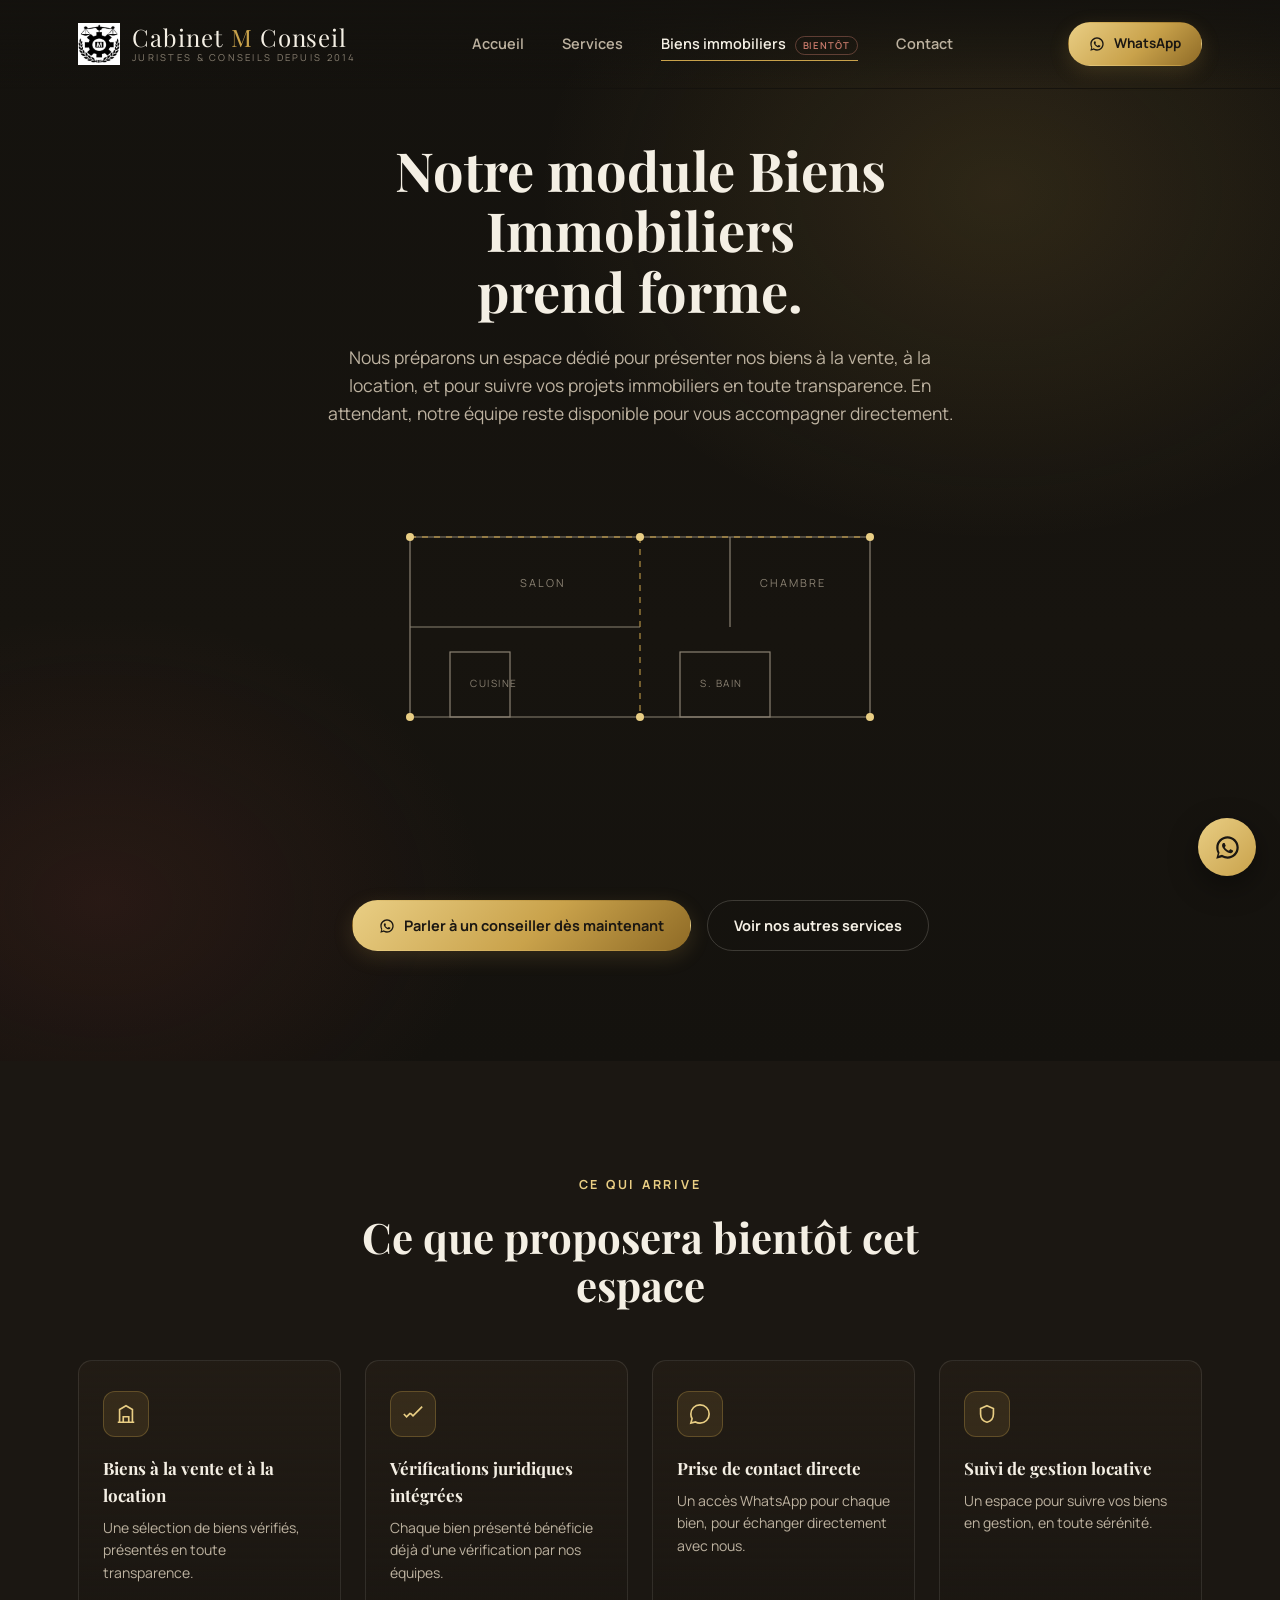
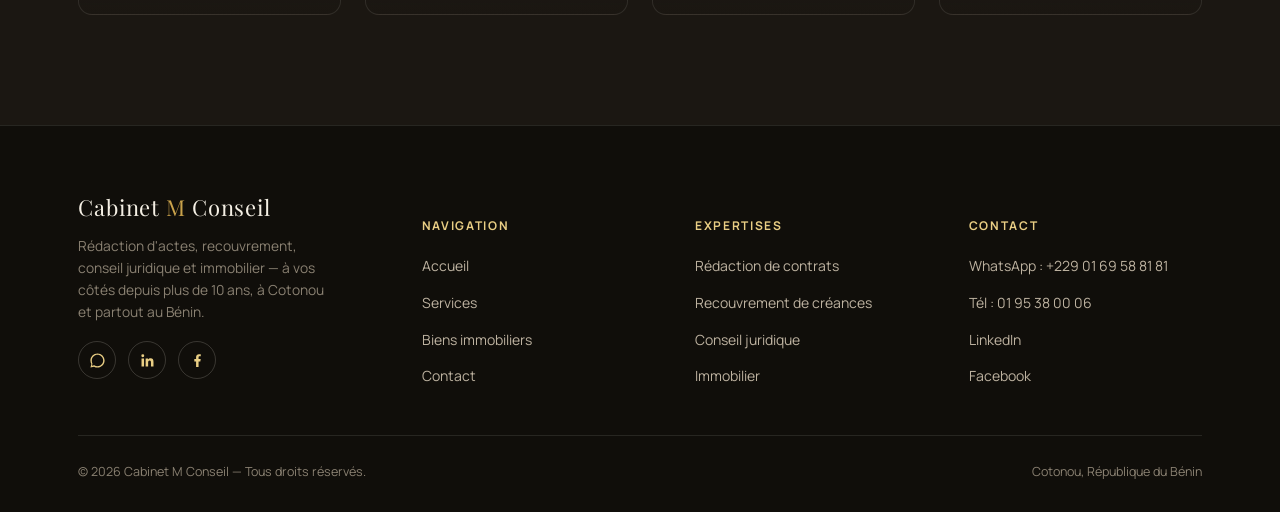
==== immobilier.html @ 1d1a624a "first commit" ====
<!DOCTYPE html>
<html lang="fr">
<head>
<meta charset="UTF-8">
<meta name="viewport" content="width=device-width, initial-scale=1.0">
<title>Biens immobiliers — Bientôt disponible | Cabinet M Conseil</title>
<meta name="description" content="Notre espace dédié aux biens immobiliers est en cours de développement. Contactez-nous dès maintenant sur WhatsApp pour votre projet immobilier.">
<link rel="preconnect" href="https://fonts.googleapis.com">
<link rel="preconnect" href="https://fonts.gstatic.com" crossorigin>
<link href="https://fonts.googleapis.com/css2?family=Playfair+Display:wght@600;700;800&family=Manrope:wght@400;500;600;700;800&display=swap" rel="stylesheet">
<link rel="stylesheet" href="css/style.css">
</head>
<body>

<div class="grain-bg" aria-hidden="true"></div>

<!-- ============ HEADER ============ -->
<header class="site-header">
  <div class="container header-inner">
    <a href="index.html" class="brand">
      <img src="images/logo.jpeg" alt="Cabinet M Conseil" onerror="this.style.display='none';">
      <div class="brand-fallback">
        <span class="m">Cabinet <em>M</em> Conseil</span>
        <small>Juristes &amp; conseils depuis 2014</small>
      </div>
    </a>

    <nav class="main-nav" aria-label="Navigation principale">
      <a href="index.html">Accueil</a>
      <a href="services.html">Services</a>
      <a href="immobilier.html" class="active">Biens immobiliers <span class="nav-badge">Bientôt</span></a>
      <a href="index.html#contact">Contact</a>
    </nav>

    <div class="header-cta">
      <a href="#" data-wa-msg="Bonjour Cabinet M Conseil, j'ai un projet immobilier, pouvez-vous m'accompagner ?" class="btn btn-gold btn-sm desktop-only">
        <svg viewBox="0 0 24 24" fill="currentColor"><path d="M12 2C6.48 2 2 6.48 2 12c0 1.85.5 3.58 1.36 5.07L2 22l5.1-1.34A9.94 9.94 0 0 0 12 22c5.52 0 10-4.48 10-10S17.52 2 12 2zm0 18c-1.65 0-3.2-.46-4.52-1.26l-.32-.19-3.03.8.81-2.95-.21-.3A7.94 7.94 0 0 1 4 12c0-4.41 3.59-8 8-8s8 3.59 8 8-3.59 8-8 8zm4.4-5.6c-.24-.12-1.43-.7-1.65-.79-.22-.08-.38-.12-.54.12-.16.24-.62.79-.76.95-.14.16-.28.18-.52.06-.24-.12-1.01-.37-1.92-1.19-.71-.63-1.19-1.42-1.33-1.66-.14-.24-.01-.37.11-.49.11-.11.24-.28.36-.42.12-.14.16-.24.24-.4.08-.16.04-.3-.02-.42-.06-.12-.54-1.3-.74-1.78-.2-.47-.4-.4-.54-.41h-.46c-.16 0-.42.06-.64.3-.22.24-.84.82-.84 2s.86 2.32.98 2.48c.12.16 1.7 2.6 4.12 3.64.58.25 1.03.4 1.38.51.58.18 1.11.16 1.53.1.47-.07 1.43-.58 1.63-1.15.2-.57.2-1.05.14-1.15-.06-.1-.22-.16-.46-.28z"/></svg>
        WhatsApp
      </a>
      <button class="burger" aria-label="Ouvrir le menu"><span></span><span></span><span></span></button>
    </div>
  </div>
</header>

<!-- ============ MOBILE PANEL ============ -->
<div class="mobile-panel">
  <a href="index.html">Accueil</a>
  <a href="services.html">Services</a>
  <a href="immobilier.html">Biens immobiliers</a>
  <a href="index.html#contact">Contact</a>
  <a href="#" data-wa-msg="Bonjour Cabinet M Conseil, j'ai un projet immobilier, pouvez-vous m'accompagner ?" class="btn btn-gold">Écrire sur WhatsApp</a>
</div>

<!-- ============ WIP HERO ============ -->
<section class="wip-hero">
  <div class="hero-bg" aria-hidden="true"></div>
  <div class="container wip-inner">
    <h1 class="reveal">Notre module Biens Immobiliers<br>prend forme.</h1>
    <p class="lead reveal">Nous préparons un espace dédié pour présenter nos biens à la vente, à la location, et pour suivre vos projets immobiliers en toute transparence. En attendant, notre équipe reste disponible pour vous accompagner directement.</p>

    <div class="blueprint reveal" aria-hidden="true">
      <svg viewBox="0 0 640 300">
        <!-- plan de maison stylisé "en construction" -->
        <rect class="bp-solid" x="90" y="70" width="460" height="180" rx="4"/>
        <line class="bp-line" x1="90" y1="70" x2="550" y2="70"/>
        <line class="bp-line" x1="320" y1="70" x2="320" y2="250"/>
        <line class="bp-solid" x1="90" y1="160" x2="320" y2="160"/>
        <line class="bp-solid" x1="410" y1="70" x2="410" y2="160"/>
        <rect class="bp-solid" x="130" y="185" width="60" height="65"/>
        <rect class="bp-solid" x="360" y="185" width="90" height="65"/>
        <circle class="bp-dot" cx="90" cy="70" r="4"/>
        <circle class="bp-dot" cx="550" cy="70" r="4"/>
        <circle class="bp-dot" cx="90" cy="250" r="4"/>
        <circle class="bp-dot" cx="550" cy="250" r="4"/>
        <circle class="bp-dot" cx="320" cy="70" r="4"/>
        <circle class="bp-dot" cx="320" cy="250" r="4"/>
        <text x="200" y="120" fill="#8A8172" font-size="11" font-family="Manrope, sans-serif" letter-spacing="2">SALON</text>
        <text x="440" y="120" fill="#8A8172" font-size="11" font-family="Manrope, sans-serif" letter-spacing="2">CHAMBRE</text>
        <text x="150" y="220" fill="#8A8172" font-size="10" font-family="Manrope, sans-serif" letter-spacing="1.5">CUISINE</text>
        <text x="380" y="220" fill="#8A8172" font-size="10" font-family="Manrope, sans-serif" letter-spacing="1.5">S. BAIN</text>
      </svg>
    </div>

    <div class="wip-progress reveal">
      <div class="bar-track"><div class="bar-fill"></div></div>
      <div class="bar-label"><span>Développement en cours</span><span>Merci pour votre patience</span></div>
    </div>

    <div class="wip-ctas reveal">
      <a href="#" data-wa-msg="Bonjour Cabinet M Conseil, j'ai un projet immobilier (vente, achat ou gestion). Pouvez-vous m'accompagner dès maintenant ?" class="btn btn-gold">
        <svg viewBox="0 0 24 24" fill="currentColor"><path d="M12 2C6.48 2 2 6.48 2 12c0 1.85.5 3.58 1.36 5.07L2 22l5.1-1.34A9.94 9.94 0 0 0 12 22c5.52 0 10-4.48 10-10S17.52 2 12 2zm0 18c-1.65 0-3.2-.46-4.52-1.26l-.32-.19-3.03.8.81-2.95-.21-.3A7.94 7.94 0 0 1 4 12c0-4.41 3.59-8 8-8s8 3.59 8 8-3.59 8-8 8zm4.4-5.6c-.24-.12-1.43-.7-1.65-.79-.22-.08-.38-.12-.54.12-.16.24-.62.79-.76.95-.14.16-.28.18-.52.06-.24-.12-1.01-.37-1.92-1.19-.71-.63-1.19-1.42-1.33-1.66-.14-.24-.01-.37.11-.49.11-.11.24-.28.36-.42.12-.14.16-.24.24-.4.08-.16.04-.3-.02-.42-.06-.12-.54-1.3-.74-1.78-.2-.47-.4-.4-.54-.41h-.46c-.16 0-.42.06-.64.3-.22.24-.84.82-.84 2s.86 2.32.98 2.48c.12.16 1.7 2.6 4.12 3.64.58.25 1.03.4 1.38.51.58.18 1.11.16 1.53.1.47-.07 1.43-.58 1.63-1.15.2-.57.2-1.05.14-1.15-.06-.1-.22-.16-.46-.28z"/></svg>
        Parler à un conseiller dès maintenant
      </a>
      <a href="services.html" class="btn btn-ghost">Voir nos autres services</a>
    </div>
  </div>
</section>

<!-- ============ APERÇU DE CE QUI ARRIVE ============ -->
<section class="section-alt">
  <div class="container">
    <div class="section-head center reveal" style="margin-bottom:50px;">
      <div class="eyebrow">Ce qui arrive</div>
      <h2>Ce que proposera bientôt cet espace</h2>
    </div>

    <div class="why-grid reveal-stagger">
      <div class="why-item reveal" style="--i:0">
        <div class="why-icon"><svg viewBox="0 0 24 24" fill="none" stroke="currentColor" stroke-width="1.8"><path d="M3 21h18M5 21V7l7-4 7 4v14M9 21v-6h6v6"/></svg></div>
        <h4>Biens à la vente et à la location</h4>
        <p>Une sélection de biens vérifiés, présentés en toute transparence.</p>
      </div>
      <div class="why-item reveal" style="--i:1">
        <div class="why-icon"><svg viewBox="0 0 24 24" fill="none" stroke="currentColor" stroke-width="1.8"><path d="M9 11l3 3L22 4M2 12l3 3 4-4"/></svg></div>
        <h4>Vérifications juridiques intégrées</h4>
        <p>Chaque bien présenté bénéficie déjà d'une vérification par nos équipes.</p>
      </div>
      <div class="why-item reveal" style="--i:2">
        <div class="why-icon"><svg viewBox="0 0 24 24" fill="none" stroke="currentColor" stroke-width="1.8"><path d="M12 2C6.48 2 2 6.48 2 12c0 1.85.5 3.58 1.36 5.07L2 22l5.1-1.34A9.94 9.94 0 0 0 12 22c5.52 0 10-4.48 10-10S17.52 2 12 2z"/></svg></div>
        <h4>Prise de contact directe</h4>
        <p>Un accès WhatsApp pour chaque bien, pour échanger directement avec nous.</p>
      </div>
      <div class="why-item reveal" style="--i:3">
        <div class="why-icon"><svg viewBox="0 0 24 24" fill="none" stroke="currentColor" stroke-width="1.8"><path d="M12 3l7 3v6c0 4.5-3 8-7 9-4-1-7-4.5-7-9V6l7-3z"/></svg></div>
        <h4>Suivi de gestion locative</h4>
        <p>Un espace pour suivre vos biens en gestion, en toute sérénité.</p>
      </div>
    </div>
  </div>
</section>

<!-- ============ FOOTER ============ -->
<footer class="site-footer">
  <div class="container">
    <div class="footer-grid">
      <div class="footer-brand">
        <img src="images/logo.png" alt="Cabinet M Conseil" style="height:64px;" onerror="this.style.display='none';">
        <div class="brand-fallback">
          <span class="m">Cabinet <em>M</em> Conseil</span>
        </div>
        <p>Rédaction d'actes, recouvrement, conseil juridique et immobilier — à vos côtés depuis plus de 10 ans, à Cotonou et partout au Bénin.</p>
        <div class="footer-social">
          <a href="#" data-wa aria-label="WhatsApp"><svg viewBox="0 0 24 24" fill="var(--gold-light)"><path d="M12 2C6.48 2 2 6.48 2 12c0 1.85.5 3.58 1.36 5.07L2 22l5.1-1.34A9.94 9.94 0 0 0 12 22c5.52 0 10-4.48 10-10S17.52 2 12 2zm0 18c-1.65 0-3.2-.46-4.52-1.26l-.32-.19-3.03.8.81-2.95-.21-.3A7.94 7.94 0 0 1 4 12c0-4.41 3.59-8 8-8s8 3.59 8 8-3.59 8-8 8z"/></svg></a>
          <a href="#" data-linkedin aria-label="LinkedIn"><svg viewBox="0 0 24 24" fill="var(--gold-light)"><path d="M20.45 20.45h-3.55v-5.57c0-1.33-.02-3.03-1.85-3.03-1.85 0-2.14 1.44-2.14 2.94v5.66H9.36V9h3.41v1.56h.05c.47-.9 1.63-1.85 3.36-1.85 3.6 0 4.27 2.37 4.27 5.45v6.29zM5.34 7.43a2.06 2.06 0 1 1 0-4.12 2.06 2.06 0 0 1 0 4.12zM7.12 20.45H3.56V9h3.56v11.45z"/></svg></a>
          <a href="#" data-facebook aria-label="Facebook"><svg viewBox="0 0 24 24" fill="var(--gold-light)"><path d="M13.5 21v-7.5H16l.5-3.5h-3V7.8c0-1 .3-1.7 1.7-1.7H16.6V3.1C16.3 3.1 15.3 3 14.1 3c-2.4 0-4.1 1.5-4.1 4.2v2.8H7.5v3.5H10V21h3.5z"/></svg></a>
        </div>
      </div>

      <div class="footer-col">
        <h5>Navigation</h5>
        <ul>
          <li><a href="index.html">Accueil</a></li>
          <li><a href="services.html">Services</a></li>
          <li><a href="immobilier.html">Biens immobiliers</a></li>
          <li><a href="index.html#contact">Contact</a></li>
        </ul>
      </div>

      <div class="footer-col">
        <h5>Expertises</h5>
        <ul>
          <li><a href="services.html#redaction">Rédaction de contrats</a></li>
          <li><a href="services.html#recouvrement">Recouvrement de créances</a></li>
          <li><a href="services.html#conseil">Conseil juridique</a></li>
          <li><a href="immobilier.html">Immobilier</a></li>
        </ul>
      </div>

      <div class="footer-col">
        <h5>Contact</h5>
        <ul>
          <li><a href="#" data-wa>WhatsApp : +229 01 69 58 81 81</a></li>
          <li><a href="#" data-phone2>Tél : 01 95 38 00 06</a></li>
          <li><a href="#" data-linkedin>LinkedIn</a></li>
          <li><a href="#" data-facebook>Facebook</a></li>
        </ul>
      </div>
    </div>

    <div class="footer-bottom">
      <span>© <span id="year"></span> Cabinet M Conseil — Tous droits réservés.</span>
      <span>Cotonou, République du Bénin</span>
    </div>
  </div>
</footer>

<a href="#" data-wa-msg="Bonjour Cabinet M Conseil, j'ai un projet immobilier, pouvez-vous m'accompagner ?" class="wa-float" aria-label="Contacter sur WhatsApp">
  <svg viewBox="0 0 24 24" fill="currentColor"><path d="M12 2C6.48 2 2 6.48 2 12c0 1.85.5 3.58 1.36 5.07L2 22l5.1-1.34A9.94 9.94 0 0 0 12 22c5.52 0 10-4.48 10-10S17.52 2 12 2zm0 18c-1.65 0-3.2-.46-4.52-1.26l-.32-.19-3.03.8.81-2.95-.21-.3A7.94 7.94 0 0 1 4 12c0-4.41 3.59-8 8-8s8 3.59 8 8-3.59 8-8 8zm4.4-5.6c-.24-.12-1.43-.7-1.65-.79-.22-.08-.38-.12-.54.12-.16.24-.62.79-.76.95-.14.16-.28.18-.52.06-.24-.12-1.01-.37-1.92-1.19-.71-.63-1.19-1.42-1.33-1.66-.14-.24-.01-.37.11-.49.11-.11.24-.28.36-.42.12-.14.16-.24.24-.4.08-.16.04-.3-.02-.42-.06-.12-.54-1.3-.74-1.78-.2-.47-.4-.4-.54-.41h-.46c-.16 0-.42.06-.64.3-.22.24-.84.82-.84 2s.86 2.32.98 2.48c.12.16 1.7 2.6 4.12 3.64.58.25 1.03.4 1.38.51.58.18 1.11.16 1.53.1.47-.07 1.43-.58 1.63-1.15.2-.57.2-1.05.14-1.15-.06-.1-.22-.16-.46-.28z"/></svg>
</a>

<script src="js/script.js"></script>
<script>document.getElementById("year").textContent = new Date().getFullYear();</script>
</body>
</html>
---- css/style.css ----
/* ==========================================================================
   Cabinet M Conseil — feuille de style principale
   ========================================================================== */

:root{
  --bg:            #14120E;
  --bg-alt:        #1B1712;
  --bg-raised:     #221C15;
  --bg-raised-2:   #2A2318;
  --line:          rgba(244,239,228,0.10);
  --line-strong:   rgba(244,239,228,0.18);

  --gold:          #C9A24B;
  --gold-light:    #E9CE84;
  --gold-deep:     #8F6B26;

  --ivory:         #F4EFE4;
  --ivory-dim:     #BDB2A0;
  --ivory-faint:   #8A8172;

  --wine:          #8A3A34;
  --wine-light:    #C97B6C;

  --font-display:  'Playfair Display', Georgia, serif;
  --font-body:     'Manrope', -apple-system, BlinkMacSystemFont, 'Segoe UI', sans-serif;

  --container: 1180px;
  --radius-sm: 6px;
  --radius-md: 14px;
  --radius-lg: 28px;

  --ease: cubic-bezier(.22,.68,.16,1);
}

*, *::before, *::after{ box-sizing: border-box; }
html{ scroll-behavior: smooth; }

@media (prefers-reduced-motion: reduce){
  html{ scroll-behavior: auto; }
  *, *::before, *::after{
    animation-duration: 0.001ms !important;
    animation-iteration-count: 1 !important;
    transition-duration: 0.001ms !important;
    scroll-behavior: auto !important;
  }
}

body{
  margin:0;
  background: var(--bg);
  color: var(--ivory);
  font-family: var(--font-body);
  font-size: 16px;
  line-height: 1.6;
  -webkit-font-smoothing: antialiased;
  overflow-x: hidden;
}

img{ max-width:100%; display:block; }
a{ color: inherit; text-decoration:none; }
ul{ list-style:none; margin:0; padding:0; }
h1,h2,h3,h4{ font-family: var(--font-display); font-weight: 700; margin:0; color: var(--ivory); }
p{ margin:0; }
button{ font-family:inherit; cursor:pointer; }

.container{
  width:100%;
  max-width: var(--container);
  margin: 0 auto;
  padding: 0 28px;
}

.eyebrow{
  display:inline-flex;
  align-items:center;
  gap:10px;
  font-family: var(--font-body);
  font-size: 12.5px;
  letter-spacing: 0.22em;
  text-transform: uppercase;
  color: var(--gold-light);
  font-weight: 700;
}
.eyebrow::before{
  content:"";
  width: 26px;
  height: 1px;
  background: var(--gold);
}

/* subtle background texture: warm grain + vignette, no external image needed */
.grain-bg{
  position: fixed;
  inset:0;
  pointer-events:none;
  z-index: 0;
  opacity: 0.5;
  background-image:
    radial-gradient(circle at 20% 20%, rgba(201,162,75,0.06), transparent 45%),
    radial-gradient(circle at 82% 70%, rgba(138,58,52,0.08), transparent 50%);
}

/* ==========================================================================
   Header
   ========================================================================== */
.site-header{
  position: fixed;
  top:0; left:0; right:0;
  z-index: 100;
  padding: 22px 0;
  background: linear-gradient(to bottom, rgba(20,18,14,0.92), rgba(20,18,14,0));
  transition: background .4s var(--ease), padding .4s var(--ease), border-color .4s var(--ease);
  border-bottom: 1px solid transparent;
}
.site-header.is-scrolled{
  padding: 14px 0;
  background: rgba(17,15,11,0.92);
  backdrop-filter: blur(10px);
  border-bottom: 1px solid var(--line);
}
.header-inner{
  display:flex;
  align-items:center;
  justify-content: space-between;
  gap: 24px;
}
.brand{
  display:flex;
  align-items:center;
  gap:12px;
  min-width:0;
}
.brand img{
  height: 42px;
  width:auto;
  object-fit:contain;
}
.brand-fallback{
  display:flex;
  flex-direction: column;
  line-height: 1.05;
}
.brand-fallback .m{
  font-family: var(--font-display);
  font-size: 24px;
  letter-spacing: 0.04em;
  color: var(--ivory);
}
.brand-fallback .m em{
  font-style: normal;
  color: var(--gold);
}
.brand-fallback small{
  font-size: 9.5px;
  letter-spacing: 0.24em;
  text-transform: uppercase;
  color: var(--ivory-faint);
  margin-top: 3px;
}

.main-nav{
  display:flex;
  align-items:center;
  gap: 38px;
}
.main-nav a{
  font-size: 14.5px;
  font-weight: 600;
  color: var(--ivory-dim);
  position: relative;
  padding: 6px 0;
  transition: color .25s;
}
.main-nav a::after{
  content:"";
  position:absolute;
  left:0; bottom:0;
  width:0%;
  height:1px;
  background: var(--gold);
  transition: width .3s var(--ease);
}
.main-nav a:hover, .main-nav a.active{ color: var(--ivory); }
.main-nav a:hover::after, .main-nav a.active::after{ width:100%; }
.nav-badge{
  font-size: 9.5px;
  letter-spacing:0.1em;
  text-transform:uppercase;
  color: var(--wine-light);
  border:1px solid rgba(201,123,108,0.4);
  border-radius: 20px;
  padding: 2px 7px;
  margin-left: 6px;
  vertical-align: middle;
}

.header-cta{ display:flex; align-items:center; gap:14px; }

.btn{
  display:inline-flex;
  align-items:center;
  justify-content:center;
  gap: 9px;
  padding: 13px 26px;
  border-radius: 999px;
  font-size: 14.5px;
  font-weight: 700;
  border: 1px solid transparent;
  transition: transform .35s var(--ease), box-shadow .35s var(--ease), background .3s, border-color .3s, color .3s;
  white-space: nowrap;
}
.btn-gold{
  background: linear-gradient(135deg, var(--gold-light), var(--gold) 55%, var(--gold-deep));
  color: #1B1712;
  box-shadow: 0 6px 20px rgba(201,162,75,0.18);
}
.btn-gold:hover{ transform: translateY(-2px); box-shadow: 0 10px 28px rgba(201,162,75,0.32); }
.btn-ghost{
  background: transparent;
  color: var(--ivory);
  border-color: var(--line-strong);
}
.btn-ghost:hover{ border-color: var(--gold); color: var(--gold-light); transform: translateY(-2px); }
.btn-sm{ padding: 10px 20px; font-size: 13.5px; }
.btn svg{ width:16px; height:16px; flex-shrink:0; }

.burger{
  display:none;
  width: 42px; height:42px;
  border-radius: 50%;
  border: 1px solid var(--line-strong);
  background: transparent;
  position: relative;
  flex-shrink:0;
}
.burger span{
  position:absolute; left:11px; right:11px; height:1.5px;
  background: var(--ivory);
  transition: transform .3s var(--ease), opacity .3s var(--ease), top .3s var(--ease);
}
.burger span:nth-child(1){ top:15px; }
.burger span:nth-child(2){ top:20.5px; }
.burger span:nth-child(3){ top:26px; }
.burger.is-open span:nth-child(1){ top:20.5px; transform: rotate(45deg); }
.burger.is-open span:nth-child(2){ opacity:0; }
.burger.is-open span:nth-child(3){ top:20.5px; transform: rotate(-45deg); }

.mobile-panel{
  position: fixed;
  inset: 0;
  z-index: 99;
  background: #14120E;
  display:flex;
  flex-direction:column;
  align-items:flex-start;
  justify-content:center;
  gap: 26px;
  padding: 40px;
  transform: translateY(-100%);
  opacity:0;
  transition: transform .5s var(--ease), opacity .4s;
  visibility:hidden;
}
.mobile-panel.is-open{ transform: translateY(0); opacity:1; visibility:visible; }
.mobile-panel a{ font-family: var(--font-display); font-size: 32px; color: var(--ivory); }
.mobile-panel .btn{ margin-top: 10px; }

/* ==========================================================================
   Hero
   ========================================================================== */
.hero{
  position: relative;
  min-height: 100svh;
  display:flex;
  align-items:center;
  padding: 150px 0 100px;
  overflow: hidden;
}
.hero-bg{
  position:absolute; inset:0;
  background:
    radial-gradient(60% 55% at 78% 18%, rgba(201,162,75,0.14), transparent 60%),
    radial-gradient(50% 45% at 8% 85%, rgba(138,58,52,0.16), transparent 60%),
    linear-gradient(180deg, #14120E 0%, #17140F 60%, #14120E 100%);
  z-index:0;
}
.hero-scales{
  position:absolute;
  right: -60px; top: 12%;
  width: 480px;
  opacity: 0.5;
  z-index: 0;
  animation: floaty 9s ease-in-out infinite;
}
@keyframes floaty{
  0%,100%{ transform: translateY(0) rotate(0deg); }
  50%{ transform: translateY(-18px) rotate(1.2deg); }
}
.hero-inner{
  position:relative;
  z-index:2;
  display:grid;
  grid-template-columns: 1.15fr 0.85fr;
  gap: 48px;
  align-items:center;
}
.hero-eyebrow{ margin-bottom: 22px; }
.hero h1{
  font-size: clamp(38px, 5.2vw, 68px);
  line-height: 1.06;
  letter-spacing: -0.01em;
  margin-bottom: 26px;
}
.hero h1 .grad{
  background: linear-gradient(100deg, var(--gold-light) 0%, var(--gold) 35%, var(--wine-light) 65%, var(--gold-light) 100%);
  background-size: 250% 100%;
  -webkit-background-clip: text;
  background-clip: text;
  color: transparent;
  animation: shimmer 7s linear infinite;
}
@keyframes shimmer{
  0%{ background-position: 0% 50%; }
  100%{ background-position: 250% 50%; }
}
.hero-sub{
  font-size: 18px;
  color: var(--ivory-dim);
  max-width: 540px;
  margin-bottom: 20px;
}

.signature-wrap{
  margin: 6px 0 34px;
  height: 70px;
  width: 260px;
}
.signature-wrap svg{ width:100%; height:100%; overflow:visible; }
.sig-path{
  fill:none;
  stroke: var(--gold);
  stroke-width: 3;
  stroke-linecap: round;
  stroke-linejoin: round;
  stroke-dasharray: 620;
  stroke-dashoffset: 620;
  animation: draw-sig 2.6s var(--ease) 0.5s forwards;
  filter: drop-shadow(0 0 6px rgba(201,162,75,0.35));
}
@keyframes draw-sig{
  to{ stroke-dashoffset: 0; }
}

.hero-ctas{
  display:flex;
  flex-wrap:wrap;
  gap: 16px;
  margin-bottom: 46px;
}

.hero-stats{
  display:flex;
  gap: 36px;
  flex-wrap:wrap;
}
.hero-stats .stat{
  border-left: 1px solid var(--line-strong);
  padding-left: 16px;
}
.hero-stats .num{
  font-family: var(--font-display);
  font-size: 30px;
  color: var(--gold-light);
  display:block;
}
.hero-stats .lbl{
  font-size: 12.5px;
  color: var(--ivory-faint);
  letter-spacing: 0.03em;
}

.hero-art{
  position: relative;
  aspect-ratio: 3/4;
  border-radius: var(--radius-lg);
  overflow: hidden;
  border: 1px solid var(--line-strong);
  box-shadow: 0 30px 70px rgba(0,0,0,0.45);
}
.hero-art img{
  width:100%; height:100%; object-fit:cover;
  transform: scale(1.06);
  animation: kenburns 14s ease-in-out infinite alternate;
}
@keyframes kenburns{
  from{ transform: scale(1.06) translate(0,0); }
  to{ transform: scale(1.14) translate(-1.5%, -1.5%); }
}
.hero-art::after{
  content:"";
  position:absolute; inset:0;
  background: linear-gradient(200deg, rgba(20,18,14,0) 30%, rgba(20,18,14,0.75) 100%);
}
.hero-art-badge{
  position:absolute;
  left: 20px; bottom: 20px;
  z-index: 2;
  background: rgba(20,18,14,0.75);
  border: 1px solid var(--line-strong);
  backdrop-filter: blur(6px);
  border-radius: var(--radius-md);
  padding: 14px 18px;
  max-width: 220px;
}
.hero-art-badge .num{ font-family: var(--font-display); color: var(--gold-light); font-size: 22px; }
.hero-art-badge .txt{ font-size: 12px; color: var(--ivory-dim); }

.scroll-cue{
  position:absolute;
  bottom: 26px; left: 50%;
  transform: translateX(-50%);
  z-index:2;
  display:flex;
  flex-direction:column;
  align-items:center;
  gap:8px;
  color: var(--ivory-faint);
  font-size: 11px;
  letter-spacing: 0.2em;
  text-transform: uppercase;
}
.scroll-cue .line{
  width:1px; height:34px;
  background: linear-gradient(var(--gold), transparent);
  animation: cue 1.8s ease-in-out infinite;
}
@keyframes cue{
  0%{ transform: scaleY(0); transform-origin: top; }
  50%{ transform: scaleY(1); transform-origin: top; }
  50.1%{ transform-origin: bottom; }
  100%{ transform: scaleY(0); transform-origin: bottom; }
}

/* ==========================================================================
   Section generic
   ========================================================================== */
section{ position:relative; z-index:1; padding: 110px 0; }
.section-alt{ background: var(--bg-alt); }
.section-head{
  max-width: 640px;
  margin-bottom: 60px;
}
.section-head h2{
  font-size: clamp(28px, 3.4vw, 42px);
  margin: 16px 0 18px;
  line-height:1.15;
}
.section-head p{ color: var(--ivory-dim); font-size: 16.5px; }
.section-head.center{ margin-left:auto; margin-right:auto; text-align:center; }
.section-head.center .eyebrow{ justify-content:center; }
.section-head.center .eyebrow::before{ display:none; }

/* reveal on scroll */
.reveal{
  opacity:0;
  transform: translateY(34px);
  transition: opacity .8s var(--ease), transform .8s var(--ease);
}
.reveal.is-visible{ opacity:1; transform:none; }
.reveal-stagger > *{ transition-delay: calc(var(--i, 0) * 90ms); }

/* ==========================================================================
   Services grid (Accueil)
   ========================================================================== */
.services-grid{
  display:grid;
  grid-template-columns: repeat(2, 1fr);
  gap: 28px;
}
.service-card{
  position:relative;
  border-radius: var(--radius-lg);
  overflow:hidden;
  background: var(--bg-raised);
  border: 1px solid var(--line);
  display:flex;
  flex-direction:column;
  transition: transform .5s var(--ease), border-color .4s;
}
.service-card:hover{ transform: translateY(-6px); border-color: var(--line-strong); }
.service-media{
  position:relative;
  aspect-ratio: 16/10;
  overflow:hidden;
}
.service-media img{
  width:100%; height:100%; object-fit:cover;
  transition: transform .8s var(--ease), filter .5s;
  filter: saturate(0.9) contrast(1.02);
}
.service-card:hover .service-media img{ transform: scale(1.08); }
.service-media::after{
  content:"";
  position:absolute; inset:0;
  background: linear-gradient(180deg, rgba(20,18,14,0) 40%, rgba(20,18,14,0.9) 100%);
}
.service-index{
  position:absolute; top:16px; left:16px; z-index:2;
  font-family: var(--font-display);
  font-size: 14px;
  color: var(--gold-light);
  border: 1px solid rgba(201,162,75,0.45);
  background: rgba(20,18,14,0.6);
  border-radius: 50%;
  width: 38px; height:38px;
  display:flex; align-items:center; justify-content:center;
}
.service-body{
  padding: 26px 26px 30px;
  display:flex;
  flex-direction:column;
  gap: 12px;
  flex:1;
}
.service-body h3{ font-size: 21px; line-height:1.25; }
.service-body p{ color: var(--ivory-dim); font-size: 14.8px; flex:1; }
.service-link{
  display:inline-flex; align-items:center; gap:8px;
  color: var(--gold-light);
  font-size: 13.5px; font-weight:700;
  letter-spacing:0.02em;
  margin-top: 4px;
}
.service-link svg{ width:14px; height:14px; transition: transform .3s var(--ease); }
.service-card:hover .service-link svg{ transform: translateX(4px); }

/* ==========================================================================
   Pourquoi nous
   ========================================================================== */
.why-grid{
  display:grid;
  grid-template-columns: repeat(4, 1fr);
  gap: 24px;
}
.why-item{
  padding: 30px 24px;
  border-radius: var(--radius-md);
  border: 1px solid var(--line);
  background: linear-gradient(180deg, var(--bg-raised), transparent);
}
.why-icon{
  width: 46px; height:46px;
  border-radius: 12px;
  display:flex; align-items:center; justify-content:center;
  background: rgba(201,162,75,0.12);
  border: 1px solid rgba(201,162,75,0.3);
  color: var(--gold-light);
  margin-bottom: 18px;
}
.why-icon svg{ width:22px; height:22px; }
.why-item h4{ font-size: 17px; margin-bottom: 8px; }
.why-item p{ font-size: 14px; color: var(--ivory-dim); }

/* ==========================================================================
   About / humain
   ========================================================================== */
.about-grid{
  display:grid;
  grid-template-columns: 0.9fr 1.1fr;
  gap: 60px;
  align-items:center;
}
.about-quote{
  font-family: var(--font-display);
  font-size: clamp(22px, 2.4vw, 30px);
  line-height:1.4;
  color: var(--ivory);
}
.about-quote em{
  font-style: normal;
  color: var(--gold-light);
}
.about-signoff{
  margin-top: 26px;
  display:flex;
  align-items:center;
  gap:14px;
}
.about-signoff .dash{ width:34px; height:1px; background: var(--gold); }
.about-signoff span{ font-size: 13.5px; color: var(--ivory-faint); letter-spacing:0.04em; }

.timeline{
  display:flex;
  flex-direction:column;
  gap: 0;
}
.timeline-item{
  display:grid;
  grid-template-columns: 90px 1fr;
  gap: 22px;
  padding: 22px 0;
  border-bottom: 1px solid var(--line);
}
.timeline-item:last-child{ border-bottom:none; }
.timeline-item .yr{
  font-family: var(--font-display);
  font-size: 20px;
  color: var(--gold-light);
}
.timeline-item h4{ font-size: 15.5px; margin-bottom: 4px; }
.timeline-item p{ font-size: 13.8px; color: var(--ivory-dim); }

/* ==========================================================================
   Contact / CTA band
   ========================================================================== */
.contact-band{
  background:
    radial-gradient(60% 100% at 20% 0%, rgba(201,162,75,0.10), transparent 60%),
    var(--bg-raised);
  border-top: 1px solid var(--line);
  border-bottom: 1px solid var(--line);
}
.contact-inner{
  display:grid;
  grid-template-columns: 1.1fr 0.9fr;
  gap: 50px;
  align-items:center;
}
.contact-band h2{ font-size: clamp(26px,3vw,38px); margin-bottom:16px; }
.contact-band p{ color: var(--ivory-dim); margin-bottom: 28px; max-width: 480px; }
.contact-methods{
  display:flex;
  flex-direction: column;
  gap: 14px;
}
.contact-method{
  display:flex;
  align-items:center;
  gap:16px;
  padding: 16px 20px;
  border: 1px solid var(--line-strong);
  border-radius: var(--radius-md);
  background: rgba(20,18,14,0.4);
  transition: border-color .3s, transform .3s var(--ease);
}
.contact-method:hover{ border-color: var(--gold); transform: translateX(4px); }
.contact-method .ic{
  width:42px; height:42px; border-radius:50%;
  background: rgba(201,162,75,0.14);
  display:flex; align-items:center; justify-content:center;
  color: var(--gold-light);
  flex-shrink:0;
}
.contact-method .ic svg{ width:20px; height:20px; }
.contact-method .meta small{ display:block; font-size:11.5px; color: var(--ivory-faint); text-transform:uppercase; letter-spacing:0.08em; }
.contact-method .meta strong{ font-size: 15.5px; font-weight:700; }

/* ==========================================================================
   Footer
   ========================================================================== */
.site-footer{
  padding: 70px 0 30px;
  background: #100E0A;
  border-top: 1px solid var(--line);
}
.footer-grid{
  display:grid;
  grid-template-columns: 1.3fr 1fr 1fr 1fr;
  gap: 40px;
  padding-bottom: 46px;
  border-bottom: 1px solid var(--line);
}
.footer-brand .brand-fallback .m{ font-size:22px; }
.footer-brand p{ color: var(--ivory-faint); font-size: 13.8px; margin-top: 16px; max-width: 260px; }
.footer-col h5{
  font-size: 12px; letter-spacing:0.14em; text-transform:uppercase;
  color: var(--gold-light); margin-bottom: 18px;
}
.footer-col ul{ display:flex; flex-direction:column; gap: 11px; }
.footer-col a{ font-size: 14px; color: var(--ivory-dim); transition: color .2s; }
.footer-col a:hover{ color: var(--gold-light); }
.footer-social{
  display:flex; gap:12px; margin-top:18px;
}
.footer-social a{
  width:38px; height:38px; border-radius:50%;
  border: 1px solid var(--line-strong);
  display:flex; align-items:center; justify-content:center;
  transition: border-color .3s, background .3s, transform .3s var(--ease);
}
.footer-social a:hover{ border-color: var(--gold); background: rgba(201,162,75,0.12); transform: translateY(-3px); }
.footer-social svg{ width:17px; height:17px; }
.footer-bottom{
  display:flex; justify-content:space-between; align-items:center;
  padding-top: 26px;
  font-size: 12.5px;
  color: var(--ivory-faint);
  flex-wrap:wrap;
  gap: 12px;
}

/* WhatsApp floating button */
.wa-float{
  position: fixed;
  right: 24px; bottom: 24px;
  z-index: 90;
  width: 58px; height:58px;
  border-radius: 50%;
  background: linear-gradient(135deg, var(--gold-light), var(--gold));
  display:flex; align-items:center; justify-content:center;
  box-shadow: 0 10px 30px rgba(0,0,0,0.4);
  animation: pulse-wa 2.6s ease-in-out infinite;
}
.wa-float svg{ width:27px; height:27px; color:#1B1712; }
@keyframes pulse-wa{
  0%,100%{ box-shadow: 0 10px 30px rgba(0,0,0,0.4), 0 0 0 0 rgba(201,162,75,0.5); }
  50%{ box-shadow: 0 10px 30px rgba(0,0,0,0.4), 0 0 0 12px rgba(201,162,75,0); }
}

/* ==========================================================================
   Services page specific
   ========================================================================== */
.services-page-hero{
  padding: 150px 0 70px;
}
.service-select-grid{
  display:grid;
  grid-template-columns: repeat(4, 1fr);
  gap: 18px;
  margin-bottom: 10px;
}
.service-tab{
  text-align:left;
  padding: 22px 20px;
  border-radius: var(--radius-md);
  border: 1px solid var(--line);
  background: var(--bg-raised);
  transition: border-color .3s, background .3s, transform .3s var(--ease);
}
.service-tab:hover{ transform: translateY(-4px); border-color: var(--line-strong); }
.service-tab.is-active{
  border-color: var(--gold);
  background: linear-gradient(180deg, rgba(201,162,75,0.14), rgba(201,162,75,0.02));
}
.service-tab .tab-num{
  font-family: var(--font-display);
  font-size: 13px;
  color: var(--gold-light);
  margin-bottom: 10px;
  display:block;
}
.service-tab h4{ font-size: 15.5px; line-height:1.3; }

.service-detail{
  margin-top: 54px;
  display:grid;
  grid-template-columns: 1fr 1fr;
  gap: 54px;
  align-items:center;
}
.service-detail-media{
  position:relative;
  border-radius: var(--radius-lg);
  overflow:hidden;
  aspect-ratio: 4/3.2;
  border: 1px solid var(--line-strong);
}
.service-detail-media img{
  width:100%; height:100%; object-fit:cover;
  opacity:0;
  transition: opacity .6s var(--ease);
}
.service-detail-media img.is-active{ opacity:1; }
.service-detail-body{ display:none; }
.service-detail-body.is-active{ display:block; animation: fadein .6s var(--ease); }
@keyframes fadein{ from{ opacity:0; transform: translateY(14px);} to{opacity:1; transform:none;} }
.service-detail-body .eyebrow{ margin-bottom: 18px; }
.service-detail-body h3{ font-size: clamp(24px,2.6vw,34px); margin-bottom: 18px; line-height:1.2; }
.service-detail-body p{ color: var(--ivory-dim); font-size: 16px; margin-bottom: 14px; }
.service-detail-body ul{ margin: 20px 0 28px; display:flex; flex-direction:column; gap:10px; }
.service-detail-body li{
  display:flex; align-items:flex-start; gap:10px;
  font-size: 14.5px; color: var(--ivory-dim);
}
.service-detail-body li svg{ width:16px; height:16px; color: var(--gold); flex-shrink:0; margin-top:3px; }

/* ==========================================================================
   Real estate "in progress" page
   ========================================================================== */
.wip-hero{
  min-height: 90svh;
  display:flex;
  align-items:center;
  padding-top: 140px;
  position: relative;
}
.wip-inner{
  position:relative; z-index:2;
  text-align:center;
  max-width: 700px;
  margin: 0 auto;
}
.wip-badge{
  display:inline-flex; align-items:center; gap:10px;
  padding: 9px 18px;
  border-radius: 999px;
  border: 1px solid rgba(201,162,75,0.4);
  background: rgba(201,162,75,0.08);
  font-size: 12.5px; letter-spacing:0.14em; text-transform:uppercase;
  color: var(--gold-light);
  margin-bottom: 30px;
}
.wip-badge .dot{
  width:7px; height:7px; border-radius:50%;
  background: var(--gold);
  animation: blink 1.6s ease-in-out infinite;
}
@keyframes blink{ 0%,100%{opacity:1;} 50%{opacity:.25;} }
.wip-inner h1{ font-size: clamp(32px,5vw,54px); margin-bottom: 22px; line-height:1.12; }
.wip-inner p.lead{ font-size: 17.5px; color: var(--ivory-dim); margin-bottom: 40px; }

.blueprint{
  max-width: 640px;
  margin: 0 auto 46px;
}
.blueprint svg{ width:100%; height:auto; }
.bp-line{
  fill:none;
  stroke: var(--gold);
  stroke-width: 1.4;
  opacity: 0.75;
  stroke-dasharray: 6 6;
  animation: bp-flow 3s linear infinite;
}
@keyframes bp-flow{ to{ stroke-dashoffset: -120; } }
.bp-solid{
  fill:none;
  stroke: var(--ivory-faint);
  stroke-width: 1.2;
}
.bp-dot{ fill: var(--gold-light); }

.wip-progress{
  max-width: 360px;
  margin: 0 auto 44px;
}
.wip-progress .bar-track{
  height: 6px;
  border-radius: 999px;
  background: rgba(244,239,228,0.08);
  overflow:hidden;
  margin-bottom: 10px;
}
.wip-progress .bar-fill{
  height:100%;
  width: 35%;
  border-radius:999px;
  background: linear-gradient(90deg, var(--gold-deep), var(--gold-light));
  animation: bar-glow 2.4s ease-in-out infinite;
}
@keyframes bar-glow{
  0%,100%{ filter: brightness(1); }
  50%{ filter: brightness(1.3); }
}
.wip-progress .bar-label{
  display:flex; justify-content:space-between;
  font-size: 12px; color: var(--ivory-faint); letter-spacing:0.04em;
}

.wip-ctas{
  display:flex; gap:16px; justify-content:center; flex-wrap:wrap;
}

/* ==========================================================================
   Responsive
   ========================================================================== */
@media (max-width: 980px){
  .main-nav{ display:none; }
  .burger{ display:block; }
  .header-cta .btn-sm.desktop-only{ display:none; }
  .hero-inner{ grid-template-columns: 1fr; }
  .hero-art{ order:-1; aspect-ratio: 16/10; }
  .services-grid{ grid-template-columns: 1fr; }
  .why-grid{ grid-template-columns: repeat(2,1fr); }
  .about-grid{ grid-template-columns: 1fr; gap: 40px; }
  .contact-inner{ grid-template-columns: 1fr; }
  .footer-grid{ grid-template-columns: 1fr 1fr; }
  .service-select-grid{ grid-template-columns: repeat(2,1fr); }
  .service-detail{ grid-template-columns: 1fr; }
  .service-detail-media{ order:-1; }
}
@media (max-width: 560px){
  .footer-grid{ grid-template-columns: 1fr; }
  .why-grid{ grid-template-columns: 1fr; }
  .hero-stats{ gap: 22px; }
  .service-select-grid{ grid-template-columns: 1fr; }
  section{ padding: 78px 0; }
}
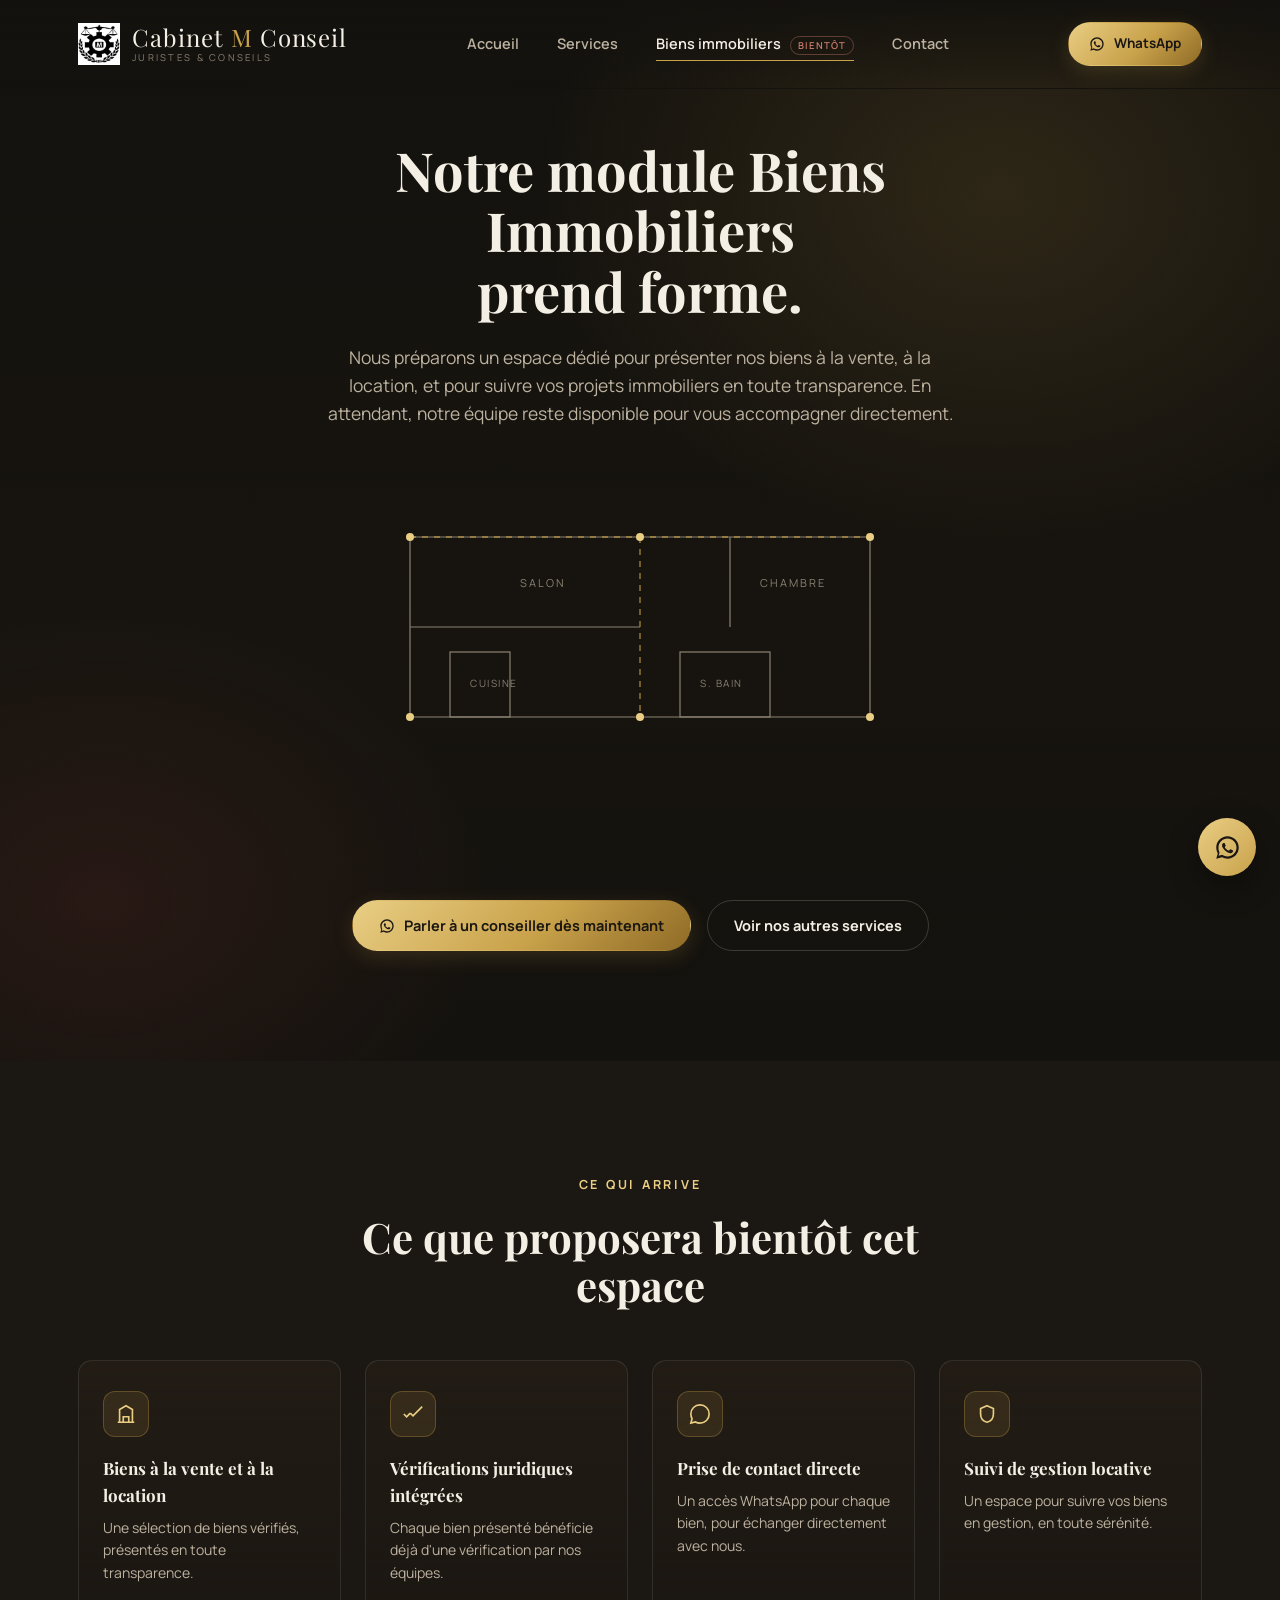
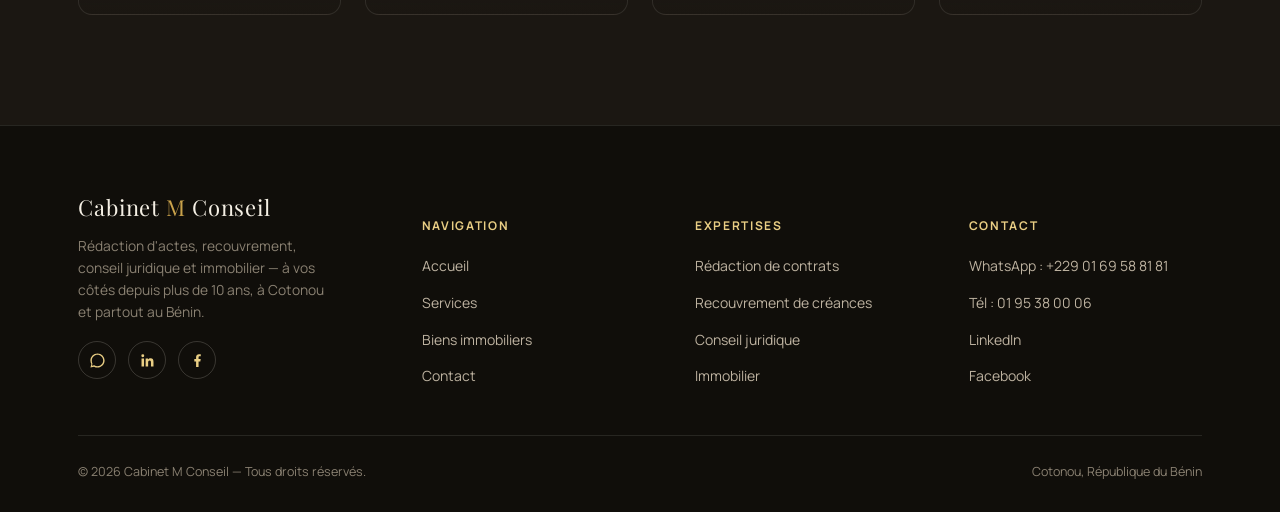
==== commit e99110cd: "fix:date of fundation update" ====
--- a/immobilier.html
+++ b/immobilier.html
@@ -21,7 +21,7 @@
       <img src="images/logo.jpeg" alt="Cabinet M Conseil" onerror="this.style.display='none';">
       <div class="brand-fallback">
         <span class="m">Cabinet <em>M</em> Conseil</span>
-        <small>Juristes &amp; conseils depuis 2014</small>
+        <small>Juristes &amp; conseils </small>
       </div>
     </a>
 
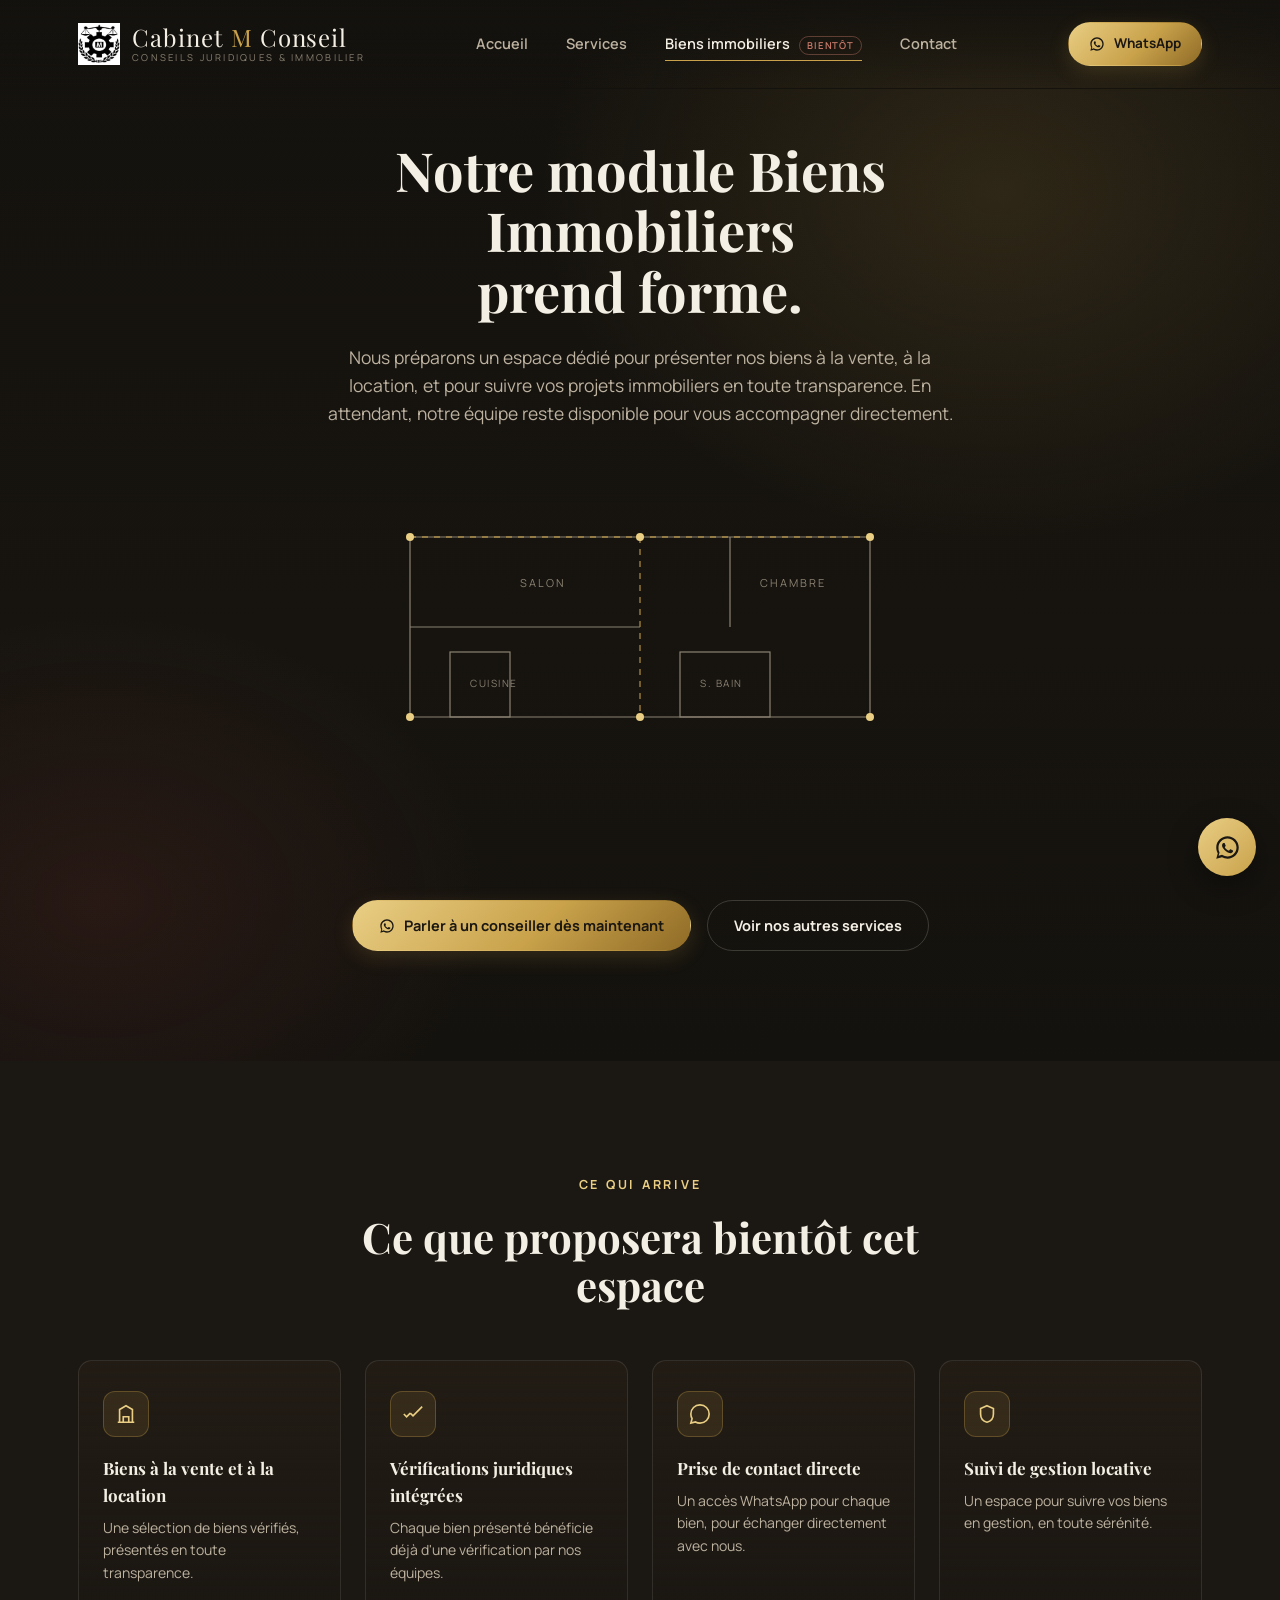
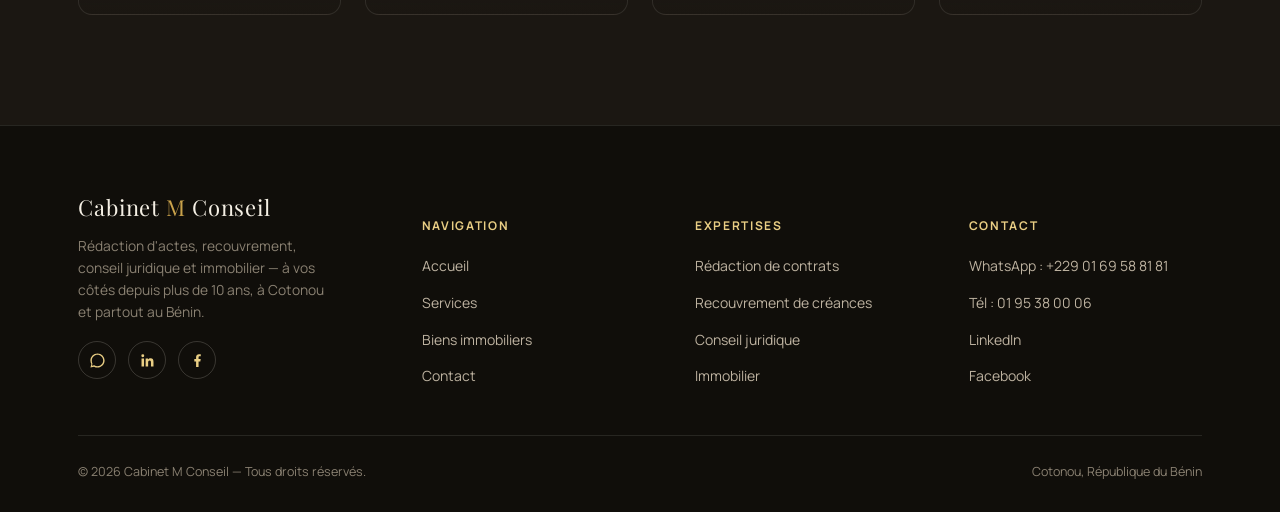
==== commit be90ab3a: "fix:slogan update" ====
--- a/immobilier.html
+++ b/immobilier.html
@@ -21,7 +21,7 @@
       <img src="images/logo.jpeg" alt="Cabinet M Conseil" onerror="this.style.display='none';">
       <div class="brand-fallback">
         <span class="m">Cabinet <em>M</em> Conseil</span>
-        <small>Juristes &amp; conseils </small>
+        <small>conseils juridiques &amp; immobilier </small>
       </div>
     </a>
 
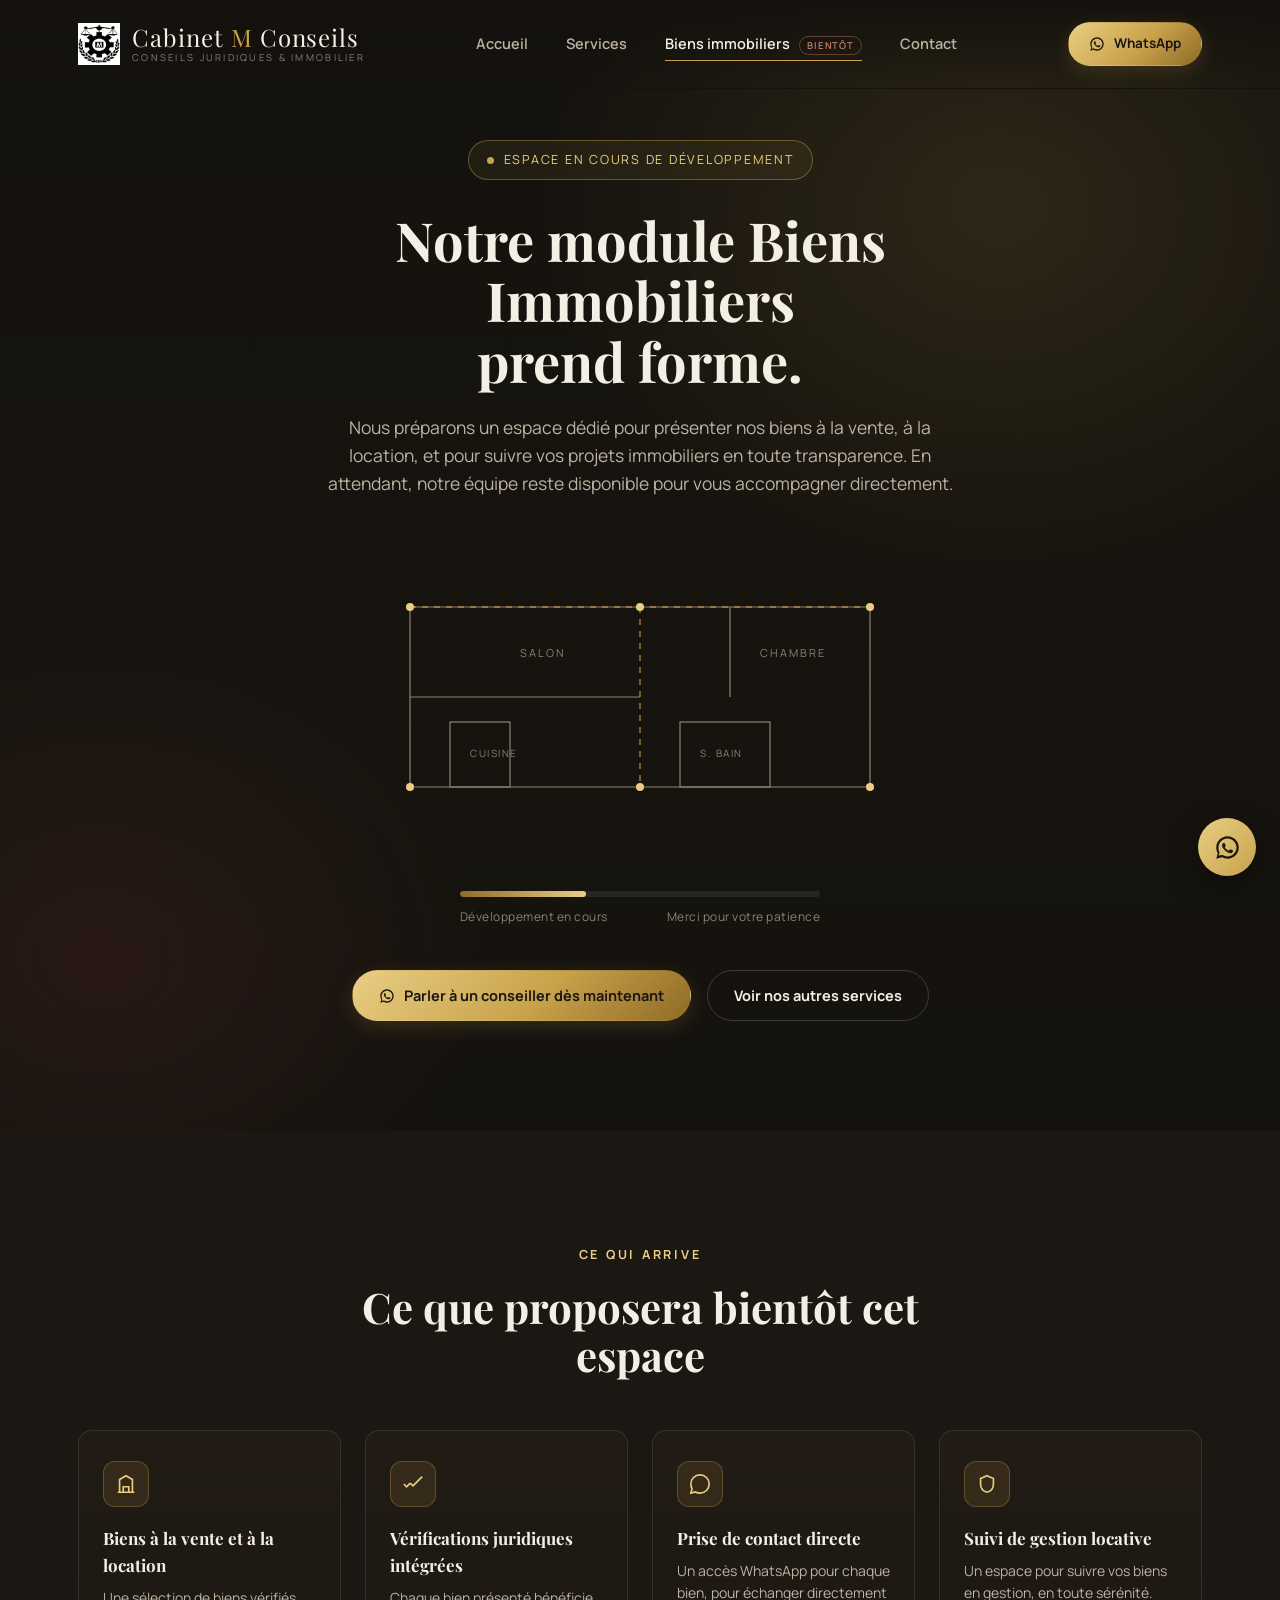
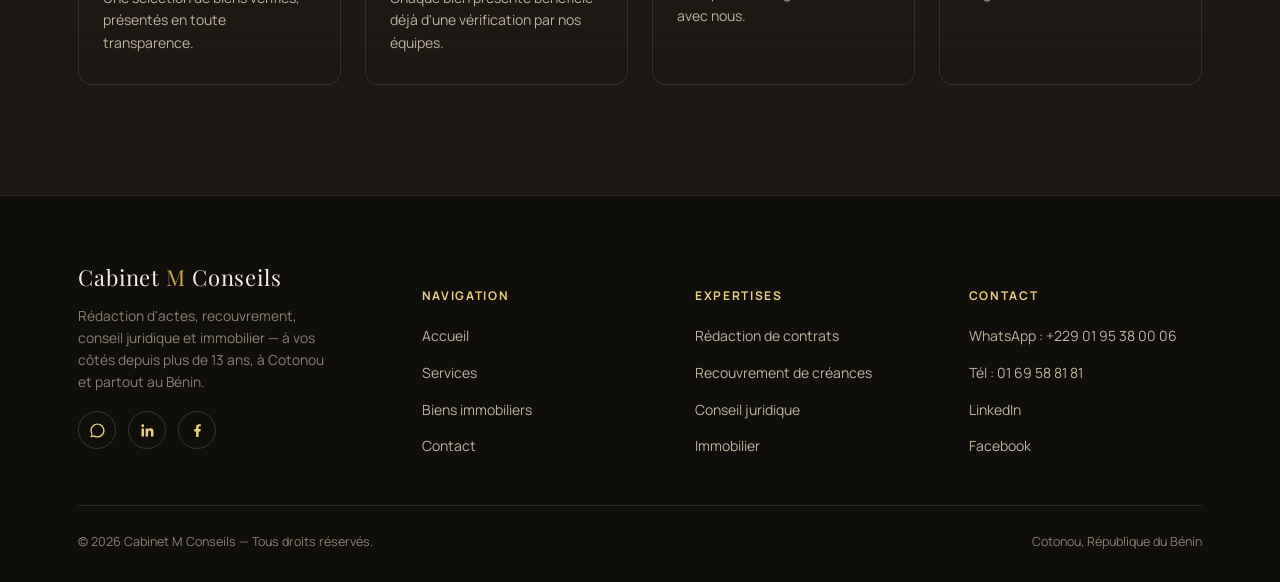
==== commit 0d980502: "color change  tel number" ====
--- a/immobilier.html
+++ b/immobilier.html
@@ -3,7 +3,7 @@
 <head>
 <meta charset="UTF-8">
 <meta name="viewport" content="width=device-width, initial-scale=1.0">
-<title>Biens immobiliers — Bientôt disponible | Cabinet M Conseil</title>
+<title>Biens immobiliers — Bientôt disponible | Cabinet M Conseils</title>
 <meta name="description" content="Notre espace dédié aux biens immobiliers est en cours de développement. Contactez-nous dès maintenant sur WhatsApp pour votre projet immobilier.">
 <link rel="preconnect" href="https://fonts.googleapis.com">
 <link rel="preconnect" href="https://fonts.gstatic.com" crossorigin>
@@ -18,10 +18,10 @@
 <header class="site-header">
   <div class="container header-inner">
     <a href="index.html" class="brand">
-      <img src="images/logo.jpeg" alt="Cabinet M Conseil" onerror="this.style.display='none';">
+      <img src="images/logo.jpeg" alt="Cabinet M Conseils" onerror="this.style.display='none';">
       <div class="brand-fallback">
-        <span class="m">Cabinet <em>M</em> Conseil</span>
-        <small>conseils juridiques &amp; immobilier </small>
+        <span class="m">Cabinet <em>M</em> Conseils</span>
+        <small>Conseils juridiques &amp; immobilier</small>
       </div>
     </a>
 
@@ -33,7 +33,7 @@
     </nav>
 
     <div class="header-cta">
-      <a href="#" data-wa-msg="Bonjour Cabinet M Conseil, j'ai un projet immobilier, pouvez-vous m'accompagner ?" class="btn btn-gold btn-sm desktop-only">
+      <a href="#" data-wa-msg="Bonjour Cabinet M Conseils, j'ai un projet immobilier, pouvez-vous m'accompagner ?" class="btn btn-gold btn-sm desktop-only">
         <svg viewBox="0 0 24 24" fill="currentColor"><path d="M12 2C6.48 2 2 6.48 2 12c0 1.85.5 3.58 1.36 5.07L2 22l5.1-1.34A9.94 9.94 0 0 0 12 22c5.52 0 10-4.48 10-10S17.52 2 12 2zm0 18c-1.65 0-3.2-.46-4.52-1.26l-.32-.19-3.03.8.81-2.95-.21-.3A7.94 7.94 0 0 1 4 12c0-4.41 3.59-8 8-8s8 3.59 8 8-3.59 8-8 8zm4.4-5.6c-.24-.12-1.43-.7-1.65-.79-.22-.08-.38-.12-.54.12-.16.24-.62.79-.76.95-.14.16-.28.18-.52.06-.24-.12-1.01-.37-1.92-1.19-.71-.63-1.19-1.42-1.33-1.66-.14-.24-.01-.37.11-.49.11-.11.24-.28.36-.42.12-.14.16-.24.24-.4.08-.16.04-.3-.02-.42-.06-.12-.54-1.3-.74-1.78-.2-.47-.4-.4-.54-.41h-.46c-.16 0-.42.06-.64.3-.22.24-.84.82-.84 2s.86 2.32.98 2.48c.12.16 1.7 2.6 4.12 3.64.58.25 1.03.4 1.38.51.58.18 1.11.16 1.53.1.47-.07 1.43-.58 1.63-1.15.2-.57.2-1.05.14-1.15-.06-.1-.22-.16-.46-.28z"/></svg>
         WhatsApp
       </a>
@@ -48,13 +48,15 @@
   <a href="services.html">Services</a>
   <a href="immobilier.html">Biens immobiliers</a>
   <a href="index.html#contact">Contact</a>
-  <a href="#" data-wa-msg="Bonjour Cabinet M Conseil, j'ai un projet immobilier, pouvez-vous m'accompagner ?" class="btn btn-gold">Écrire sur WhatsApp</a>
+  <a href="#" data-wa-msg="Bonjour Cabinet M Conseils, j'ai un projet immobilier, pouvez-vous m'accompagner ?" class="btn btn-gold">Écrire sur WhatsApp</a>
 </div>
 
 <!-- ============ WIP HERO ============ -->
 <section class="wip-hero">
   <div class="hero-bg" aria-hidden="true"></div>
   <div class="container wip-inner">
+    <div class="wip-badge reveal"><span class="dot"></span> Espace en cours de développement</div>
+
     <h1 class="reveal">Notre module Biens Immobiliers<br>prend forme.</h1>
     <p class="lead reveal">Nous préparons un espace dédié pour présenter nos biens à la vente, à la location, et pour suivre vos projets immobiliers en toute transparence. En attendant, notre équipe reste disponible pour vous accompagner directement.</p>
 
@@ -87,7 +89,7 @@
     </div>
 
     <div class="wip-ctas reveal">
-      <a href="#" data-wa-msg="Bonjour Cabinet M Conseil, j'ai un projet immobilier (vente, achat ou gestion). Pouvez-vous m'accompagner dès maintenant ?" class="btn btn-gold">
+      <a href="#" data-wa-msg="Bonjour Cabinet M Conseils, j'ai un projet immobilier (vente, achat ou gestion). Pouvez-vous m'accompagner dès maintenant ?" class="btn btn-gold">
         <svg viewBox="0 0 24 24" fill="currentColor"><path d="M12 2C6.48 2 2 6.48 2 12c0 1.85.5 3.58 1.36 5.07L2 22l5.1-1.34A9.94 9.94 0 0 0 12 22c5.52 0 10-4.48 10-10S17.52 2 12 2zm0 18c-1.65 0-3.2-.46-4.52-1.26l-.32-.19-3.03.8.81-2.95-.21-.3A7.94 7.94 0 0 1 4 12c0-4.41 3.59-8 8-8s8 3.59 8 8-3.59 8-8 8zm4.4-5.6c-.24-.12-1.43-.7-1.65-.79-.22-.08-.38-.12-.54.12-.16.24-.62.79-.76.95-.14.16-.28.18-.52.06-.24-.12-1.01-.37-1.92-1.19-.71-.63-1.19-1.42-1.33-1.66-.14-.24-.01-.37.11-.49.11-.11.24-.28.36-.42.12-.14.16-.24.24-.4.08-.16.04-.3-.02-.42-.06-.12-.54-1.3-.74-1.78-.2-.47-.4-.4-.54-.41h-.46c-.16 0-.42.06-.64.3-.22.24-.84.82-.84 2s.86 2.32.98 2.48c.12.16 1.7 2.6 4.12 3.64.58.25 1.03.4 1.38.51.58.18 1.11.16 1.53.1.47-.07 1.43-.58 1.63-1.15.2-.57.2-1.05.14-1.15-.06-.1-.22-.16-.46-.28z"/></svg>
         Parler à un conseiller dès maintenant
       </a>
@@ -134,11 +136,11 @@
   <div class="container">
     <div class="footer-grid">
       <div class="footer-brand">
-        <img src="images/logo.png" alt="Cabinet M Conseil" style="height:64px;" onerror="this.style.display='none';">
+        <img src="images/logo.png" alt="Cabinet M Conseils" style="height:64px;" onerror="this.style.display='none';">
         <div class="brand-fallback">
-          <span class="m">Cabinet <em>M</em> Conseil</span>
+          <span class="m">Cabinet <em>M</em> Conseils</span>
         </div>
-        <p>Rédaction d'actes, recouvrement, conseil juridique et immobilier — à vos côtés depuis plus de 10 ans, à Cotonou et partout au Bénin.</p>
+        <p>Rédaction d'actes, recouvrement, conseil juridique et immobilier — à vos côtés depuis plus de 13 ans, à Cotonou et partout au Bénin.</p>
         <div class="footer-social">
           <a href="#" data-wa aria-label="WhatsApp"><svg viewBox="0 0 24 24" fill="var(--gold-light)"><path d="M12 2C6.48 2 2 6.48 2 12c0 1.85.5 3.58 1.36 5.07L2 22l5.1-1.34A9.94 9.94 0 0 0 12 22c5.52 0 10-4.48 10-10S17.52 2 12 2zm0 18c-1.65 0-3.2-.46-4.52-1.26l-.32-.19-3.03.8.81-2.95-.21-.3A7.94 7.94 0 0 1 4 12c0-4.41 3.59-8 8-8s8 3.59 8 8-3.59 8-8 8z"/></svg></a>
           <a href="#" data-linkedin aria-label="LinkedIn"><svg viewBox="0 0 24 24" fill="var(--gold-light)"><path d="M20.45 20.45h-3.55v-5.57c0-1.33-.02-3.03-1.85-3.03-1.85 0-2.14 1.44-2.14 2.94v5.66H9.36V9h3.41v1.56h.05c.47-.9 1.63-1.85 3.36-1.85 3.6 0 4.27 2.37 4.27 5.45v6.29zM5.34 7.43a2.06 2.06 0 1 1 0-4.12 2.06 2.06 0 0 1 0 4.12zM7.12 20.45H3.56V9h3.56v11.45z"/></svg></a>
@@ -169,8 +171,8 @@
       <div class="footer-col">
         <h5>Contact</h5>
         <ul>
-          <li><a href="#" data-wa>WhatsApp : +229 01 69 58 81 81</a></li>
-          <li><a href="#" data-phone2>Tél : 01 95 38 00 06</a></li>
+          <li><a href="#" data-wa>WhatsApp : +229 01 95 38 00 06</a></li>
+          <li><a href="#" data-phone2>Tél : 01 69 58 81 81</a></li>
           <li><a href="#" data-linkedin>LinkedIn</a></li>
           <li><a href="#" data-facebook>Facebook</a></li>
         </ul>
@@ -178,13 +180,13 @@
     </div>
 
     <div class="footer-bottom">
-      <span>© <span id="year"></span> Cabinet M Conseil — Tous droits réservés.</span>
+      <span>© <span id="year"></span> Cabinet M Conseils — Tous droits réservés.</span>
       <span>Cotonou, République du Bénin</span>
     </div>
   </div>
 </footer>
 
-<a href="#" data-wa-msg="Bonjour Cabinet M Conseil, j'ai un projet immobilier, pouvez-vous m'accompagner ?" class="wa-float" aria-label="Contacter sur WhatsApp">
+<a href="#" data-wa-msg="Bonjour Cabinet M Conseils, j'ai un projet immobilier, pouvez-vous m'accompagner ?" class="wa-float" aria-label="Contacter sur WhatsApp">
   <svg viewBox="0 0 24 24" fill="currentColor"><path d="M12 2C6.48 2 2 6.48 2 12c0 1.85.5 3.58 1.36 5.07L2 22l5.1-1.34A9.94 9.94 0 0 0 12 22c5.52 0 10-4.48 10-10S17.52 2 12 2zm0 18c-1.65 0-3.2-.46-4.52-1.26l-.32-.19-3.03.8.81-2.95-.21-.3A7.94 7.94 0 0 1 4 12c0-4.41 3.59-8 8-8s8 3.59 8 8-3.59 8-8 8zm4.4-5.6c-.24-.12-1.43-.7-1.65-.79-.22-.08-.38-.12-.54.12-.16.24-.62.79-.76.95-.14.16-.28.18-.52.06-.24-.12-1.01-.37-1.92-1.19-.71-.63-1.19-1.42-1.33-1.66-.14-.24-.01-.37.11-.49.11-.11.24-.28.36-.42.12-.14.16-.24.24-.4.08-.16.04-.3-.02-.42-.06-.12-.54-1.3-.74-1.78-.2-.47-.4-.4-.54-.41h-.46c-.16 0-.42.06-.64.3-.22.24-.84.82-.84 2s.86 2.32.98 2.48c.12.16 1.7 2.6 4.12 3.64.58.25 1.03.4 1.38.51.58.18 1.11.16 1.53.1.47-.07 1.43-.58 1.63-1.15.2-.57.2-1.05.14-1.15-.06-.1-.22-.16-.46-.28z"/></svg>
 </a>
 
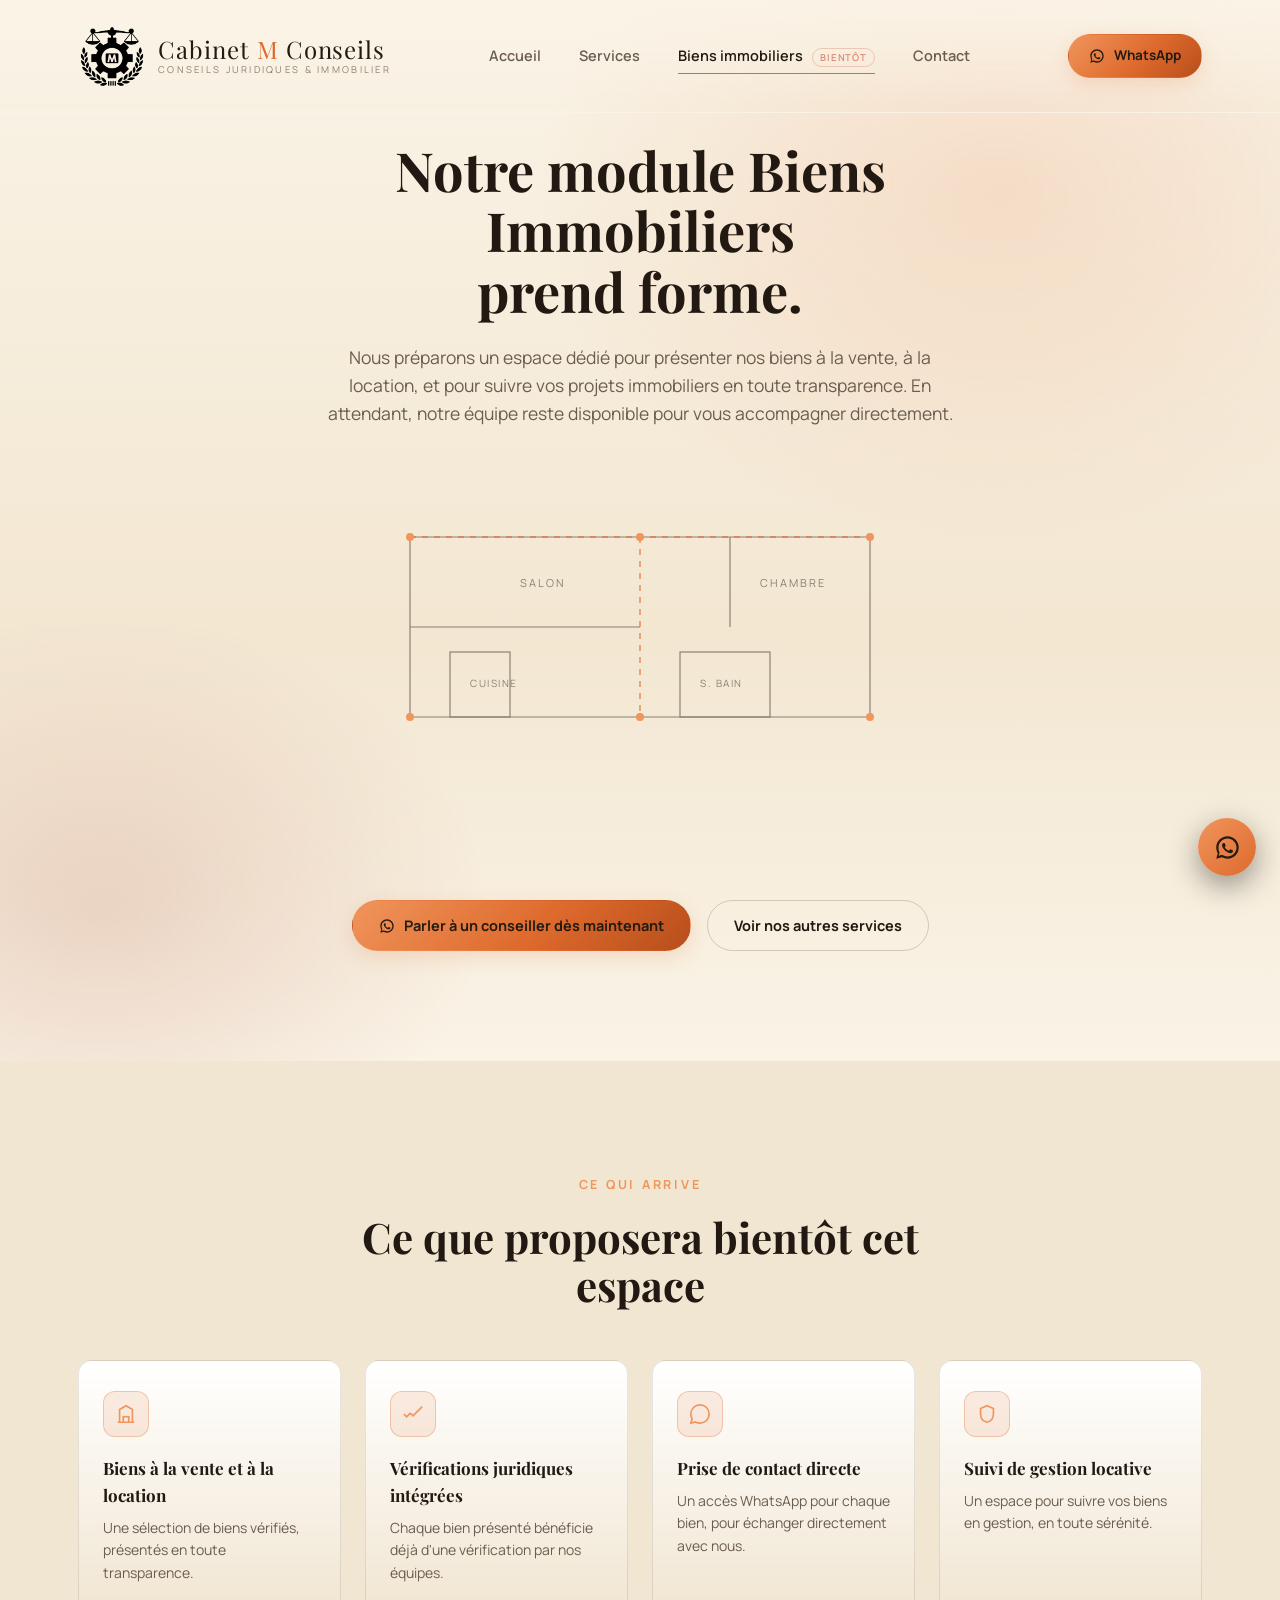
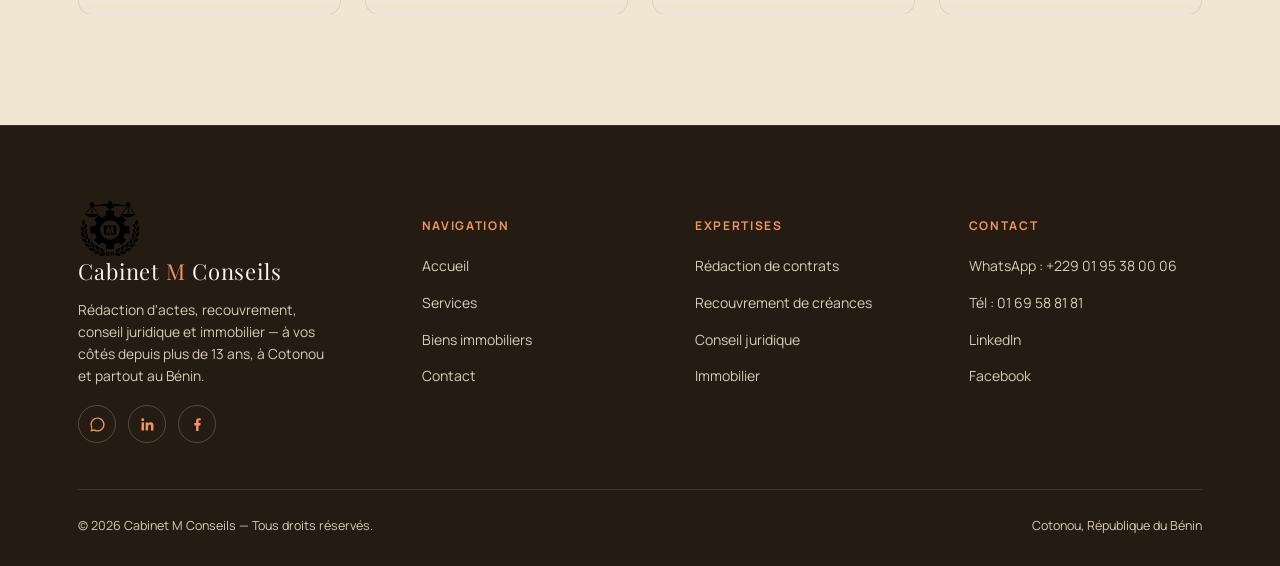
==== commit 5cfd6c3d: "update color and menu" ====
--- a/immobilier.html
+++ b/immobilier.html
@@ -18,7 +18,7 @@
 <header class="site-header">
   <div class="container header-inner">
     <a href="index.html" class="brand">
-      <img src="images/logo.jpeg" alt="Cabinet M Conseils" onerror="this.style.display='none';">
+      <img src="images/logo.png" alt="Cabinet M Conseils" onerror="this.style.display='none';">
       <div class="brand-fallback">
         <span class="m">Cabinet <em>M</em> Conseils</span>
         <small>Conseils juridiques &amp; immobilier</small>
@@ -55,8 +55,7 @@
 <section class="wip-hero">
   <div class="hero-bg" aria-hidden="true"></div>
   <div class="container wip-inner">
-    <div class="wip-badge reveal"><span class="dot"></span> Espace en cours de développement</div>
-
+  
     <h1 class="reveal">Notre module Biens Immobiliers<br>prend forme.</h1>
     <p class="lead reveal">Nous préparons un espace dédié pour présenter nos biens à la vente, à la location, et pour suivre vos projets immobiliers en toute transparence. En attendant, notre équipe reste disponible pour vous accompagner directement.</p>
 
--- a/css/style.css
+++ b/css/style.css
@@ -3,23 +3,29 @@
    ========================================================================== */
 
 :root{
-  --bg:            #14120E;
-  --bg-alt:        #1B1712;
-  --bg-raised:     #221C15;
-  --bg-raised-2:   #2A2318;
-  --line:          rgba(244,239,228,0.10);
-  --line-strong:   rgba(244,239,228,0.18);
-
-  --gold:          #C9A24B;
-  --gold-light:    #E9CE84;
-  --gold-deep:     #8F6B26;
-
-  --ivory:         #F4EFE4;
-  --ivory-dim:     #BDB2A0;
-  --ivory-faint:   #8A8172;
-
-  --wine:          #8A3A34;
-  --wine-light:    #C97B6C;
+  /* Palette alignée sur l'affiche de la marque : fond crème, accent orange */
+  --bg:            #FAF3E6;
+  --bg-alt:        #F1E6D2;
+  --bg-raised:     #FFFFFF;
+  --bg-raised-2:   #FFFBF3;
+  --line:          rgba(34,26,18,0.10);
+  --line-strong:   rgba(34,26,18,0.18);
+
+  --gold:          #DE6A2D;
+  --gold-light:    #F0955C;
+  --gold-deep:     #B84E1B;
+
+  --ivory:         #221A12;
+  --ivory-dim:     #6B5D4F;
+  --ivory-faint:   #8C8171;
+
+  --wine:          #A6432E;
+  --wine-light:    #D98A73;
+
+  /* Surfaces sombres ponctuelles (photos, footer) : texte clair dessus */
+  --dark:          #241B12;
+  --on-dark:       #F7F1E6;
+  --on-dark-dim:   #D9CBB8;
 
   --font-display:  'Playfair Display', Georgia, serif;
   --font-body:     'Manrope', -apple-system, BlinkMacSystemFont, 'Segoe UI', sans-serif;
@@ -96,8 +102,8 @@
   z-index: 0;
   opacity: 0.5;
   background-image:
-    radial-gradient(circle at 20% 20%, rgba(201,162,75,0.06), transparent 45%),
-    radial-gradient(circle at 82% 70%, rgba(138,58,52,0.08), transparent 50%);
+    radial-gradient(circle at 20% 20%, rgba(222,106,45,0.06), transparent 45%),
+    radial-gradient(circle at 82% 70%, rgba(166,67,46,0.08), transparent 50%);
 }
 
 /* ==========================================================================
@@ -108,13 +114,13 @@
   top:0; left:0; right:0;
   z-index: 100;
   padding: 22px 0;
-  background: linear-gradient(to bottom, rgba(20,18,14,0.92), rgba(20,18,14,0));
+  background: linear-gradient(to bottom, rgba(250,243,230,0.92), rgba(250,243,230,0));
   transition: background .4s var(--ease), padding .4s var(--ease), border-color .4s var(--ease);
   border-bottom: 1px solid transparent;
 }
 .site-header.is-scrolled{
   padding: 14px 0;
-  background: rgba(17,15,11,0.92);
+  background: rgba(250,243,230,0.94);
   backdrop-filter: blur(10px);
   border-bottom: 1px solid var(--line);
 }
@@ -131,7 +137,7 @@
   min-width:0;
 }
 .brand img{
-  height: 42px;
+  height: 68px;
   width:auto;
   object-fit:contain;
 }
@@ -187,7 +193,7 @@
   letter-spacing:0.1em;
   text-transform:uppercase;
   color: var(--wine-light);
-  border:1px solid rgba(201,123,108,0.4);
+  border:1px solid rgba(217,138,115,0.4);
   border-radius: 20px;
   padding: 2px 7px;
   margin-left: 6px;
@@ -211,10 +217,10 @@
 }
 .btn-gold{
   background: linear-gradient(135deg, var(--gold-light), var(--gold) 55%, var(--gold-deep));
-  color: #1B1712;
-  box-shadow: 0 6px 20px rgba(201,162,75,0.18);
-}
-.btn-gold:hover{ transform: translateY(-2px); box-shadow: 0 10px 28px rgba(201,162,75,0.32); }
+  color: var(--dark);
+  box-shadow: 0 6px 20px rgba(222,106,45,0.18);
+}
+.btn-gold:hover{ transform: translateY(-2px); box-shadow: 0 10px 28px rgba(222,106,45,0.32); }
 .btn-ghost{
   background: transparent;
   color: var(--ivory);
@@ -249,7 +255,7 @@
   position: fixed;
   inset: 0;
   z-index: 99;
-  background: #14120E;
+  background: var(--bg);
   display:flex;
   flex-direction:column;
   align-items:flex-start;
@@ -279,9 +285,9 @@
 .hero-bg{
   position:absolute; inset:0;
   background:
-    radial-gradient(60% 55% at 78% 18%, rgba(201,162,75,0.14), transparent 60%),
-    radial-gradient(50% 45% at 8% 85%, rgba(138,58,52,0.16), transparent 60%),
-    linear-gradient(180deg, #14120E 0%, #17140F 60%, #14120E 100%);
+    radial-gradient(60% 55% at 78% 18%, rgba(222,106,45,0.14), transparent 60%),
+    radial-gradient(50% 45% at 8% 85%, rgba(166,67,46,0.16), transparent 60%),
+    linear-gradient(180deg, #FAF3E6 0%, #F3E7D2 60%, #FAF3E6 100%);
   z-index:0;
 }
 .hero-scales{
@@ -345,7 +351,7 @@
   stroke-dasharray: 620;
   stroke-dashoffset: 620;
   animation: draw-sig 2.6s var(--ease) 0.5s forwards;
-  filter: drop-shadow(0 0 6px rgba(201,162,75,0.35));
+  filter: drop-shadow(0 0 6px rgba(222,106,45,0.35));
 }
 @keyframes draw-sig{
   to{ stroke-dashoffset: 0; }
@@ -399,21 +405,21 @@
 .hero-art::after{
   content:"";
   position:absolute; inset:0;
-  background: linear-gradient(200deg, rgba(20,18,14,0) 30%, rgba(20,18,14,0.75) 100%);
+  background: linear-gradient(200deg, rgba(36,27,18,0) 30%, rgba(36,27,18,0.78) 100%);
 }
 .hero-art-badge{
   position:absolute;
   left: 20px; bottom: 20px;
   z-index: 2;
-  background: rgba(20,18,14,0.75);
-  border: 1px solid var(--line-strong);
+  background: rgba(36,27,18,0.8);
+  border: 1px solid rgba(247,241,230,0.16);
   backdrop-filter: blur(6px);
   border-radius: var(--radius-md);
   padding: 14px 18px;
   max-width: 220px;
 }
 .hero-art-badge .num{ font-family: var(--font-display); color: var(--gold-light); font-size: 22px; }
-.hero-art-badge .txt{ font-size: 12px; color: var(--ivory-dim); }
+.hero-art-badge .txt{ font-size: 12px; color: var(--on-dark-dim); }
 
 .scroll-cue{
   position:absolute;
@@ -474,7 +480,7 @@
    ========================================================================== */
 .services-grid{
   display:grid;
-  grid-template-columns: repeat(2, 1fr);
+  grid-template-columns: repeat(auto-fit, minmax(320px, 1fr));
   gap: 28px;
 }
 .service-card{
@@ -502,15 +508,15 @@
 .service-media::after{
   content:"";
   position:absolute; inset:0;
-  background: linear-gradient(180deg, rgba(20,18,14,0) 40%, rgba(20,18,14,0.9) 100%);
+  background: linear-gradient(180deg, rgba(36,27,18,0) 40%, rgba(36,27,18,0.88) 100%);
 }
 .service-index{
   position:absolute; top:16px; left:16px; z-index:2;
   font-family: var(--font-display);
   font-size: 14px;
   color: var(--gold-light);
-  border: 1px solid rgba(201,162,75,0.45);
-  background: rgba(20,18,14,0.6);
+  border: 1px solid rgba(222,106,45,0.5);
+  background: rgba(36,27,18,0.65);
   border-radius: 50%;
   width: 38px; height:38px;
   display:flex; align-items:center; justify-content:center;
@@ -552,8 +558,8 @@
   width: 46px; height:46px;
   border-radius: 12px;
   display:flex; align-items:center; justify-content:center;
-  background: rgba(201,162,75,0.12);
-  border: 1px solid rgba(201,162,75,0.3);
+  background: rgba(222,106,45,0.12);
+  border: 1px solid rgba(222,106,45,0.3);
   color: var(--gold-light);
   margin-bottom: 18px;
 }
@@ -615,7 +621,7 @@
    ========================================================================== */
 .contact-band{
   background:
-    radial-gradient(60% 100% at 20% 0%, rgba(201,162,75,0.10), transparent 60%),
+    radial-gradient(60% 100% at 20% 0%, rgba(222,106,45,0.10), transparent 60%),
     var(--bg-raised);
   border-top: 1px solid var(--line);
   border-bottom: 1px solid var(--line);
@@ -640,15 +646,15 @@
   padding: 16px 20px;
   border: 1px solid var(--line-strong);
   border-radius: var(--radius-md);
-  background: rgba(20,18,14,0.4);
+  background: rgba(255,255,255,0.7);
   transition: border-color .3s, transform .3s var(--ease);
 }
 .contact-method:hover{ border-color: var(--gold); transform: translateX(4px); }
 .contact-method .ic{
   width:42px; height:42px; border-radius:50%;
-  background: rgba(201,162,75,0.14);
+  background: rgba(222,106,45,0.14);
   display:flex; align-items:center; justify-content:center;
-  color: var(--gold-light);
+  color: var(--gold-deep);
   flex-shrink:0;
 }
 .contact-method .ic svg{ width:20px; height:20px; }
@@ -660,41 +666,43 @@
    ========================================================================== */
 .site-footer{
   padding: 70px 0 30px;
-  background: #100E0A;
-  border-top: 1px solid var(--line);
+  background: var(--dark);
+  border-top: 1px solid rgba(247,241,230,0.1);
 }
 .footer-grid{
   display:grid;
   grid-template-columns: 1.3fr 1fr 1fr 1fr;
   gap: 40px;
   padding-bottom: 46px;
-  border-bottom: 1px solid var(--line);
-}
-.footer-brand .brand-fallback .m{ font-size:22px; }
-.footer-brand p{ color: var(--ivory-faint); font-size: 13.8px; margin-top: 16px; max-width: 260px; }
+  border-bottom: 1px solid rgba(247,241,230,0.12);
+}
+.footer-brand .brand-fallback .m{ font-size:22px; color: var(--on-dark); }
+.footer-brand .brand-fallback .m em{ color: var(--gold-light); }
+.footer-brand .brand-fallback small{ color: var(--on-dark-dim); }
+.footer-brand p{ color: var(--on-dark-dim); font-size: 13.8px; margin-top: 16px; max-width: 260px; }
 .footer-col h5{
   font-size: 12px; letter-spacing:0.14em; text-transform:uppercase;
   color: var(--gold-light); margin-bottom: 18px;
 }
 .footer-col ul{ display:flex; flex-direction:column; gap: 11px; }
-.footer-col a{ font-size: 14px; color: var(--ivory-dim); transition: color .2s; }
+.footer-col a{ font-size: 14px; color: var(--on-dark-dim); transition: color .2s; }
 .footer-col a:hover{ color: var(--gold-light); }
 .footer-social{
   display:flex; gap:12px; margin-top:18px;
 }
 .footer-social a{
   width:38px; height:38px; border-radius:50%;
-  border: 1px solid var(--line-strong);
+  border: 1px solid rgba(247,241,230,0.22);
   display:flex; align-items:center; justify-content:center;
   transition: border-color .3s, background .3s, transform .3s var(--ease);
 }
-.footer-social a:hover{ border-color: var(--gold); background: rgba(201,162,75,0.12); transform: translateY(-3px); }
+.footer-social a:hover{ border-color: var(--gold); background: rgba(222,106,45,0.18); transform: translateY(-3px); }
 .footer-social svg{ width:17px; height:17px; }
 .footer-bottom{
   display:flex; justify-content:space-between; align-items:center;
   padding-top: 26px;
   font-size: 12.5px;
-  color: var(--ivory-faint);
+  color: var(--on-dark-dim);
   flex-wrap:wrap;
   gap: 12px;
 }
@@ -711,10 +719,10 @@
   box-shadow: 0 10px 30px rgba(0,0,0,0.4);
   animation: pulse-wa 2.6s ease-in-out infinite;
 }
-.wa-float svg{ width:27px; height:27px; color:#1B1712; }
+.wa-float svg{ width:27px; height:27px; color:var(--dark); }
 @keyframes pulse-wa{
-  0%,100%{ box-shadow: 0 10px 30px rgba(0,0,0,0.4), 0 0 0 0 rgba(201,162,75,0.5); }
-  50%{ box-shadow: 0 10px 30px rgba(0,0,0,0.4), 0 0 0 12px rgba(201,162,75,0); }
+  0%,100%{ box-shadow: 0 10px 30px rgba(0,0,0,0.4), 0 0 0 0 rgba(222,106,45,0.5); }
+  50%{ box-shadow: 0 10px 30px rgba(0,0,0,0.4), 0 0 0 12px rgba(222,106,45,0); }
 }
 
 /* ==========================================================================
@@ -725,7 +733,7 @@
 }
 .service-select-grid{
   display:grid;
-  grid-template-columns: repeat(4, 1fr);
+  grid-template-columns: repeat(auto-fit, minmax(200px, 1fr));
   gap: 18px;
   margin-bottom: 10px;
 }
@@ -740,7 +748,7 @@
 .service-tab:hover{ transform: translateY(-4px); border-color: var(--line-strong); }
 .service-tab.is-active{
   border-color: var(--gold);
-  background: linear-gradient(180deg, rgba(201,162,75,0.14), rgba(201,162,75,0.02));
+  background: linear-gradient(180deg, rgba(222,106,45,0.14), rgba(222,106,45,0.02));
 }
 .service-tab .tab-num{
   font-family: var(--font-display);
@@ -804,8 +812,8 @@
   display:inline-flex; align-items:center; gap:10px;
   padding: 9px 18px;
   border-radius: 999px;
-  border: 1px solid rgba(201,162,75,0.4);
-  background: rgba(201,162,75,0.08);
+  border: 1px solid rgba(222,106,45,0.4);
+  background: rgba(222,106,45,0.08);
   font-size: 12.5px; letter-spacing:0.14em; text-transform:uppercase;
   color: var(--gold-light);
   margin-bottom: 30px;
@@ -895,4 +903,4 @@
   .hero-stats{ gap: 22px; }
   .service-select-grid{ grid-template-columns: 1fr; }
   section{ padding: 78px 0; }
-}
+}
